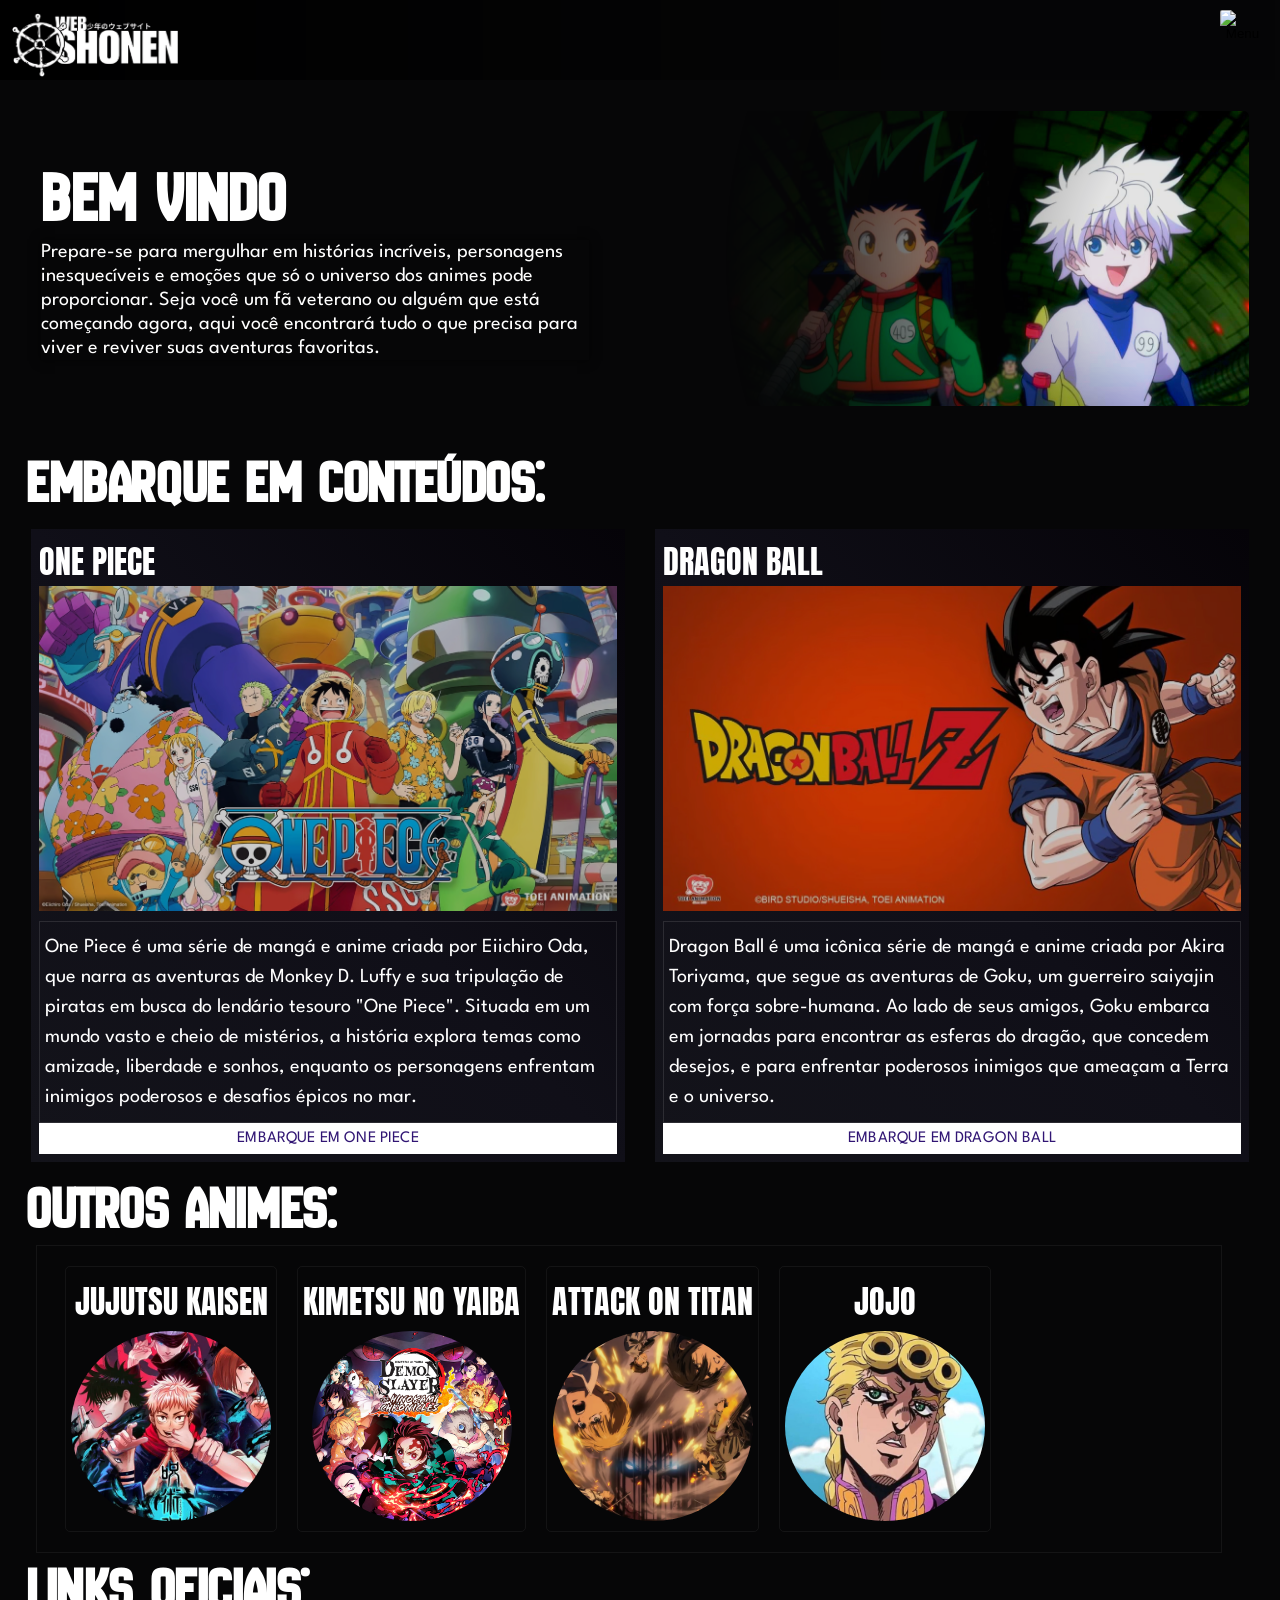
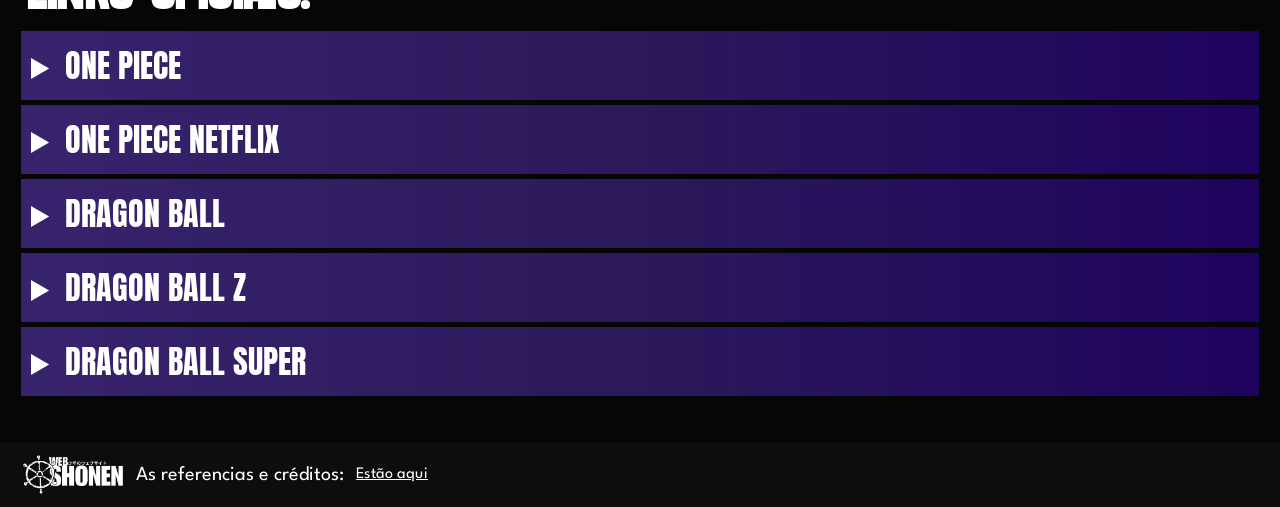
==== index.html @ 89e896d7 "Add files via upload" ====
<!DOCTYPE html>
<html lang="en">
<head>
    <meta charset="UTF-8">
    <meta name="viewport" content="width=device-width, initial-scale=1.0">
    <link rel="stylesheet" href="estilo.css">
    <link rel="stylesheet" media="screen and (max-width:760px)" href="short-screens.css">
    <link rel="icon" href="Imagens/icone do site.png">

    <link href="https://fonts.googleapis.com/css2?family=Moderustic:wght@300..800&family=New+Amsterdam&display=swap" rel="stylesheet">
    <link rel="preconnect" href="https://fonts.googleapis.com">

    <link rel="preconnect" href="https://fonts.googleapis.com">
    <link rel="preconnect" href="https://fonts.gstatic.com" crossorigin>
    <link href="https://fonts.googleapis.com/css2?family=Anton&family=League+Gothic&family=League+Spartan:wght@100..900&display=swap" rel="stylesheet">

    <link rel="preconnect" href="https://fonts.googleapis.com">
    <link rel="preconnect" href="https://fonts.gstatic.com" crossorigin>
    <link href="https://fonts.googleapis.com/css2?family=Anton&family=League+Gothic&family=League+Spartan:wght@100..900&display=swap" rel="stylesheet">

    <title>Web Shonen</title>
</head>
<body>
    <header>
        <img src="Imagens/Logotipo do site.png">
    </header>

    <div id="barra-lateral" class="barra-lateral">
        <a href="javascript:void(0)" class="closebtn" onclick="closeNav()">&times;</a>

        <h1>Menu:</h1>
        <a href="One Piece.html">☠️ One Piece</a>
        <a href="Dragon Ball.html">🏯 Dragon Ball</a>
        <a href="Em Alta.html">🔥 Em Alta</a>
        <a href="Referencias.html">💬 Referencias</a>
        <img src="Imagens/Ester-Eggs/narutinho.gif" id="naruto2">
    </div>
    


    <main>
        <section class="secao-inicial">
            
            <article class="texto-secao-inicial"> 
                <h2 id="filho-eliminado">BEM VINDO</h2>
                <p>Prepare-se para mergulhar em histórias incríveis, personagens inesquecíveis e emoções que 
                   só o universo dos animes pode proporcionar. Seja você um fã veterano ou alguém que está 
                   começando agora, aqui você encontrará tudo o que precisa para viver e reviver suas aventuras
                   favoritas.
                </p>
            </article>

            <img src="Imagens/Imagem HxH.jpg">
        </section>
    
        <h2 class="titulos-especiais">Embarque em Conteúdos:</h2>
    
        <section class="box-comparacao">
            <article>
                <h3>ONE PIECE</h3>
                <img src="Imagens/Imagem-One-Piece-1.jpg">
                <p> One Piece é uma série de mangá e anime criada por Eiichiro Oda, que narra as aventuras de Monkey D. Luffy e sua tripulação de piratas em busca do lendário tesouro "One Piece".
                    Situada em um mundo vasto e cheio de mistérios, a história explora temas como amizade, liberdade e sonhos, enquanto os personagens enfrentam
                    inimigos poderosos e desafios épicos no mar.<br></p>
                    <a href="One Piece.html">EMBARQUE EM ONE PIECE</a>
    
            </article>
        
            <article>
                <h3>DRAGON BALL</h3>
                <img src="Imagens/Dragon-Ball-1.jpg">
                <p> Dragon Ball é uma icônica série de mangá e anime criada por Akira Toriyama, que segue as aventuras de Goku, um guerreiro saiyajin com força sobre-humana. Ao lado de seus
                    amigos, Goku embarca em jornadas para encontrar as esferas do dragão, que concedem desejos, e para enfrentar poderosos inimigos que ameaçam a Terra e o universo.<br></p>
                    <a href="Dragon Ball.html">EMBARQUE EM DRAGON BALL</a>
            </article>
        </section>
    
        <h2 class="titulos-especiais">Outros animes:</h2>
    
        <section class="lista-cards">  
            <article>
                <h3>JUJUTSU KAISEN</h3>
            <img src="Imagens/jjk 1.webp">
            </article>  

            <article>
                <h3>KIMETSU NO YAIBA</h3>
            <img src="Imagens/kny 1.webp">
            </article>
    
            <article>
                <h3>ATTACK ON TITAN</h3>
            <img src="Imagens/atck-1.png">
            </article>

            <article>
                <h3>JOJO</h3>
            <img src="Imagens/JoJos-Bizarre-Adventure 1.jpg">
            </article>
        </section>
        
    
        <h2 class="titulos-especiais">Links oficiais:</h2>
    
        
        <details class="box-links">
            <summary>ONE PIECE</summary>

            <article class="conteudo-main-links"> 
                <div class="textos-links">
                    <p>O anime de One Piece, baseado no mangá de Eiichiro Oda, é famoso por seu estilo vibrante, lutas épicas e desenvolvimento detalhado dos personagens ao longo de centenas de episódios. Ele captura a essência da aventura dos Chapéus de Palha com animações coloridas, humor exagerado e poderes sobrenaturais estilizados. <br><br>Veja One Piece:</p>
                    <div class="links">
                    <a href="https://www.crunchyroll.com/pt-br/series/GRMG8ZQZR/one-piece"> Na Crunchyroll</a>
                    <a href="https://www.netflix.com/br/title/80107103?source=35">Na NETFLIX</a>
                    <a href="https://www.primevideo.com/dp/amzn1.dv.gti.425cc6bc-1d55-46b1-a6e5-9d9ae84f068d?autoplay=0&ref_=atv_cf_strg_wb"> Na Prime Video</a>
                    </div>
                </div>
                <iframe width="560" height="315" src="https://www.youtube.com/embed/MCb13lbVGE0?si=JFPTgTW-NTmDF0To" title="YouTube video player" frameborder="0" allow="accelerometer; autoplay; clipboard-write; encrypted-media; gyroscope; picture-in-picture; web-share" referrerpolicy="strict-origin-when-cross-origin" allowfullscreen></iframe>
            </article> 
        </details>
    
        <details class="box-links">
            <summary>ONE PIECE NETFLIX</summary>

            <article class="conteudo-main-links"> 
                <div class="textos-links">
                    <p>Assista ao Live Action de One Piece:</p>
                    <div class="links">
                        <a href="https://www.netflix.com/br/title/80217863?source=35"> AGORA NA NETFLIX</a>
                    </div>
                </div>   
                <iframe width="560" height="315" src="https://www.youtube.com/embed/QpGqvPUF7XU?si=XcRmJ_nbNpiTJAUW" title="YouTube video player" frameborder="0" allow="accelerometer; autoplay; clipboard-write; encrypted-media; gyroscope; picture-in-picture; web-share" referrerpolicy="strict-origin-when-cross-origin" allowfullscreen></iframe>
            </article>
        </details>
    
        <details class="box-links">
            <summary>DRAGON BALL</summary>

            <article class="conteudo-main-links">

                <div class="textos-links">
                    <p>Dragon Ball Clássico: A série original de Dragon Ball, criada por Akira Toriyama, lançou as bases de um universo icônico que combina aventura, artes marciais e humor. Acompanhamos as aventuras de Goku em sua busca pelas Esferas do Dragão, ao lado de personagens inesquecíveis como Bulma, Mestre Kame e Kuririn. O tom leve e as batalhas emocionantes, além das situações cômicas, conquistaram fãs ao redor do mundo, tornando a série um marco na cultura pop.</p>
                    <div class="links">
                    <a href="https://www.crunchyroll.com/pt-br/series/G8DHV7W21/dragon-ball"> Assista Agora</a>
                    </div>
                </div>
                <iframe width="560" height="315" src="https://www.youtube.com/embed/EzN5SW2QOWY?si=6rqdVX-t-JlNOwRq" title="YouTube video player" frameborder="0" allow="accelerometer; autoplay; clipboard-write; encrypted-media; gyroscope; picture-in-picture; web-share" referrerpolicy="strict-origin-when-cross-origin" allowfullscreen></iframe>
            </article>
        </details>
    
        <details class="box-links">
            <summary>DRAGON BALL Z</summary>

            <article class="conteudo-main-links">

                <div class="textos-links">
                    <p>Dragon Ball Z: Dragon Ball Z expandiu o universo criado na série clássica, introduzindo elementos mais dramáticos e complexos. Focando nas batalhas épicas e na evolução dos personagens, como a transformação em Super Saiyajin, a série apresentou inimigos formidáveis como Freeza e Cell, aumentando a intensidade da narrativa. O desenvolvimento de personagens como Vegeta, que passa de vilão a um aliado querido, e as tramas que exploram temas de amizade, sacrifício e superação, consolidaram Dragon Ball Z como uma das obras mais influentes do gênero shonen.</p>
                    <div class="links">
                    <a href="https://www.crunchyroll.com/pt-br/series/G9VHN9PPW/dragon-ball-z"> Assista Agora</a>
                    <a href="Dragon Ball.html">Conheça Mais Sobre Dragon Ball</a>
                    </div>
                </div>
                <iframe width="560" height="315" src="https://www.youtube.com/embed/yWgWhuN8wc4?si=wdQujA5sw_22zVU9" title="YouTube video player" frameborder="0" allow="accelerometer; autoplay; clipboard-write; encrypted-media; gyroscope; picture-in-picture; web-share" referrerpolicy="strict-origin-when-cross-origin" allowfullscreen></iframe>
            </article> 
        </details>
    
        <details class="box-links">
            <summary>DRAGON BALL SUPER</summary>

            
            <article class="conteudo-main-links">

                <div class="textos-links">
                    <p>Dragon Ball Super: Dragon Ball Super trouxe uma nova energia ao universo de Dragon Ball, continuando a história após os eventos de Dragon Ball Z e introduzindo novos conceitos, como os deuses da destruição e os universos paralelos. A série não apenas reviveu a nostalgia dos fãs, mas também apresentou personagens fascinantes como Beerus e Whis, além de novas transformações, como o Instinto Superior de Goku. Com um equilíbrio entre humor, ação e desenvolvimento de personagens, Dragon Ball Super solidificou a relevância da franquia para novas gerações, mantendo-a atual e vibrante.</p>
                    <div class="links">
                        <a href="https://www.crunchyroll.com/pt-br/series/GR19V7816/dragon-ball-super"> Assista Agora</a>
                    </div>
                </div>
                <iframe width="560" height="315" src="https://www.youtube.com/embed/_K91eeP25NA?si=3EgSlnZExjDuE4aE" title="YouTube video player" frameborder="0" allow="accelerometer; autoplay; clipboard-write; encrypted-media; gyroscope; picture-in-picture; web-share" referrerpolicy="strict-origin-when-cross-origin" allowfullscreen></iframe>

            </article> 
        </details>

    </main>

    <footer>
        <img src="Imagens/Logotipo do site.png">
        <p>As referencias e créditos:</p>
        <a href="Referencias.html">Estão aqui</a>
    </footer>

    <button class="openbtn" onclick="openNav()">
        <img src="https://cdn-icons-png.flaticon.com/512/6188/6188739.png" alt="Menu" >
    </button>
    
    
    <script src="script.js"></script>
</body>
</html>
---- estilo.css ----
*{
    margin: 0;
}

body, .seta{
    background-color: #060607;
}

::selection{
    background-color: rgb(119, 0, 255);
}

main {
    transition: margin-left 0.5s;
    padding: 16px;
}
main.active {
    margin-right: 250px;
    margin-left: 0;
}

a, h1, h2, #texto-carrossel{
    letter-spacing: 0.01em;
    text-decoration: none;
}

header{
    background-image: linear-gradient(to right, #000000f3, #0000008e, #00000027, #00000000);
    position: sticky; top: 0;  z-index: 6; 
    padding-top: 10px;
    box-sizing: border-box;
    display: flex; align-items: center;
    height: 80px;
    padding-left: 2px;
}

h1, h2, h3, p, a, .box-referencias{
    color: white;
}

h1, h2, #texto-carrossel, .box-referencias summary{
    font-family: "New Amsterdam", sans-serif; font-weight: bold;
    font-style: normal;
    margin-left: 10px;
}

h1, h2, h3, footer{
    clear: both;
}

header img{
    width: 13%;
    margin: 10px;
}

h1{
    font-size: 40px;  
}

h2{
    font-size: 60px;
}

h3{
    font-family: "Anton", sans-serif;
    font-weight: 200; font-style: normal;
    font-size: 32px;
}

.secao-inicial {
    box-sizing: border-box;
    width: 100%;
    display: flex; justify-content: space-between; align-items: center;
    padding: 15px;
    margin-bottom: 25px;
}

.texto-secao-inicial {
    display: flex; flex-direction: column;
    margin-left: 10px;
    width: 45%;
}
.informacoes-especiais{
    opacity: 0.7;
    font-style: italic;
}

.secao-inicial img:not(.logotipo-inicial){
    width: 43%;
    filter:saturate(2);
    border-radius: 5px;
    mask-image:radial-gradient(circle farthest-side at center right, rgba(0, 0, 0, 0.89) 30%, rgba(0, 0, 0, 0));
    box-shadow: 0px 0px 9px 1px rgba(0, 0, 0, 0.5);
}

.secao-inicial .logotipo-inicial{ width: 40%; }

.secao-inicial h2{
    font-size: 70px; margin-left: 0px;
}

.secao-inicial p{
    box-shadow: 0px 0px 9px 1px rgba(0, 0, 0, 0.5);
    line-height: 1.2;
}
.logotipo-inicial, .secao-inicial img:not(.logotipo-inicial), .informacoes-especiais, .texto-secao-inicial p {
    transition: opacity 0.5s ease-in-out;
}

p, a{
    font-family: "League Spartan", sans-serif; font-optical-sizing: auto;
    font-weight: weight; font-style: normal;
}
p{
    text-align: left; font-size: 20px;
}

.box-comparacao{
    display: flex;
    flex-direction: row;
    align-items: stretch;
    width: 100%;
}
.box-comparacao article{
    display: inline-flex; flex-direction: column;
    width: 60%;
}

.box-texto{
    margin: 10px auto 45px 0px;
}

.box-comparacao article, .box-texto article{
    padding: 8px;
    box-sizing: border-box;
}

.box-comparacao article{
    margin: 10px 15px;
    background-image:linear-gradient(to top right,#13131a, #100f18, #050308); 
    transition: width 250ms ease-in-out;
}
.box-comparacao article:hover{ 
    background-image:linear-gradient(to top right,#38236d, #2b195a, #170541); 
    width: 62%;
}

.box-comparacao article img, .box-texto article img{
    margin-top: 0px;
    margin-bottom: 10px;
}

.box-comparacao article img{
    width: 100%;
    filter: brightness(80%)
}

.box-texto article img{
    float: left;
    width: 50%;
    margin: 0px 10px 10px 0px;
    box-shadow: 1px 1px 9px 1px rgba(0,0,0,1);
    mask-image:linear-gradient(to bottom, rgba(0, 0, 0, 0.89) 30%, rgba(0, 0, 0, 0));
    filter: saturate(1.1);
}

.box-comparacao article a, .box-links a{
    background-color: rgb(255, 255, 255);
    color: rgba(31, 0, 104, 0.918);
    padding: 8px;
    transition: 200ms ease-in-out;
    text-align: center;
    display: block;
}

.box-comparacao article a:hover, .box-links a:hover{
    font-size: 18px;
    font-weight: bold;
    padding: 12px 8px;
}

.box-comparacao article p{
    line-height: 1.5;
    padding: 10px 5px;  
}

.box-comparacao article p{
    border: rgba(255, 255, 255, 0.11) 1px solid;
}

.box-texto article p{
    font-size: 22px;
    line-height: 1.2;
    width: 100%;
}
.box-texto article h3{
    font-size: 220%;
    padding-left: 5px;
}


.lista-cards{
    display: inline-flex;
    flex-direction: row;
    box-sizing: border-box;
    width: 95%;
    margin-left: 20px;
    border: 1px solid rgba(255, 255, 255, 0.055);
    padding: 20px;
    overflow: auto;
}

.lista-cards article:hover{
    background-image:linear-gradient(to top right,#38236d, #2b195a, #170541);
    padding: 5px 20px;
}

.lista-cards article{
    display: flex;
    flex-direction: column;
    align-items: center; justify-content: space-between;
    margin-left: 8px;  margin-right: 12px; 
    border: 1px solid rgba(255, 255, 255, 0.055); border-radius: 5px;
    padding: 10px 5px;
    transition: 500ms ease-in-out;
}
.lista-cards article img{
    width: 200px;
    height: 190px;
    border-radius: 50%;
    object-fit: cover;
    margin-top: 5px;
    transition: 500ms ease-in-out;
}
.lista-cards article img:hover{
    width: 220px;
    height: 210px;
    filter: saturate(1.3);
    border-radius: 5%;
}

.box-links{
    margin-left: 20px;
    margin-right: auto;
    margin: 5px;
    transition: 250ms ease-in-out;
    display: flex;
    flex-direction: row;
}

.conteudo-main-links{
    display: flex;
    flex-direction: row;
    justify-content: space-between;
}
.textos-links{
    display: flex;
    flex-direction: column;
    width: 50%;
}

.box-referencias, .box-links{
    background-image:linear-gradient(to right,#38236d, #2b195a, #1e035e);
    padding: 10px;
}

.box-referencias a {
    display: block; text-decoration: underline;
    font-size: 90%; color: rgb(255, 255, 255);
}
.box-referencias p{
    margin: 10px 0px;
}

.box-referencias summary{
    font-size: 180%;
}

.box-links img{
    width: 40%;
}

.box-links summary{
    color: rgb(255, 255, 255);
    font-size: 200%;
    font-family: "Anton", sans-serif;
    font-weight: 200; font-style: normal;
}

.box-links .links{
    margin: 1% 50% 1% 0%;
}
.box-links .links a{
    margin: 1% auto 1% auto;
}


iframe{
    border-radius: 8px;
    display: inline;
}

table {
    font-family: "Moderustic", sans-serif;
    font-optical-sizing: auto;
    font-weight: weight;
    font-style: normal;
    margin-bottom: 5px;
    color: rgba(255, 255, 255, 0.795);
}

thead { 
    font-size: 18px;
    font-weight: bold;
    background-color: rgb(85, 12, 255);
    text-align: center;
    padding-top: 10px;
    padding-bottom: 10px;
}
tbody {
    font-size: 12px;
    background-color: rgba(34, 37, 39, 0.521);
    text-align: center;
}
td
{
    padding: 8px;
}
td:hover{
    font-size: 18px;
    background-color: rgba(18, 14, 255, 0.658);  color: rgb(255, 255, 255); 
}

.barra-lateral{
    background-image:linear-gradient(to top right,#38236d, #350f94, #3100a5);
}
.barra-lateral {
    height: 100%; width: 0; 
    position: fixed; 
    z-index: 7; 
    top: 0; left: auto; right: 0;  
    overflow-x: hidden; 
    transition: 0.5s; 
    padding-top: 60px;
}

.barra-lateral a {
    padding: 10px 10px;
    text-decoration: none;
    font-size: 25px;
    color: #ffffff;
    display: block;
    transition: 0.3s ease-in-out background-color;
}

.barra-lateral a:hover:not(.closebtn) {
    background-color: #f1f1f131;
    border-left: 2px solid white;
}

.barra-lateral .closebtn {
    position: absolute;
    top: 0; right: 8px;  left: auto;
    font-size: 36px;
    z-index: 8;
}

.openbtn {
    background-color: rgb(225, 225, 225, 0);
    cursor: pointer;
    position: fixed;
    top: 0px; right: 0px;
    display: block;
    border: none;
    z-index: 8;
}
button img{
    width:45px; height: 45px;
    position: fixed;
    top:10px; right: 15px;
    border-radius: 5%;
    transition: 100ms ease-in-out;
}

button img:hover{
    width:50px; height: 50px;
    border: 2px white solid;
    border-radius: 50%;
    padding: 2px;
}

footer{
    background-color: rgba(18, 18, 19, 0.651);
    height: 5%; margin: 0;
    margin-top: 2%; padding: 1%;
    display: flex; flex-direction: row; align-items: center;
}

footer p, footer a{
    margin-left:1%;
}
footer a{
    text-decoration: underline;
}

footer img{
    width: 8%;
    margin-left: 10px;
}

.barra-lateral img{
    position: absolute;
    width: 100px;
    bottom: 10%;
    z-index: 8;
    transition: all ease-in-out 100ms;
}
#naruto2{
    opacity: 0;
}
#naruto2:hover{
    opacity: 1;
}

#luffy2:hover{
    filter: brightness(-70%);
}
#goku2:hover{
    filter: contrast(200%);
    filter: brightness(350%);
}
#pika2:hover{
    animation: pulaPikachu 2s ease-in-out;
}

#pika2:hover, #goku2:hover, #luffy2:hover, #naruto2:hover{
    width: 160px;
}

@keyframes secaoAparecer{
    0%{}
    50%{}
    100%{}
}

@keyframes pulaPikachu{
    0%{
        transform: translateY(0px);
    }
    50%{
        transform: translateY(-200px);
    }
    100%{
        transform: translateY(0px);
    }
}
---- short-screens.css ----
html, body {
        margin: 0;
        padding: 0;
        overflow-x: hidden;
    }

    body {
        max-width: 100vw;
        position: relative;
        background-color: #0d0d10;
    }

    main.active {
        margin-right: 0;
        margin-left: 0;
    }

    .voltar-home{
        background-color: rgba(20, 0, 136, 0.671) ;
        border: rgba(255, 255, 255, 0.075) 1px solid;
    }

    header{
        color: white;
        background-image:linear-gradient(to bottom right,#38236d, #2b195a, #170541);
        position: block;  z-index: 6;
        height: 60px;
        box-sizing: border-box;
    }
    header img{
        width: 20%;
        margin: 2px;
    }
    @media screen and (max-width:400px) {
        header img{
            width: 35%;
        }
        .barra-lateral img{
            width: 50px;
        }
    }

    h1{
        font-size: 30px;
        margin-left: 10px;  
    }

    h2{
        font-size: 200%;
        letter-spacing: 0em;
        margin-left: auto; margin-right: auto;   
        animation: none;
    }

    h3{
        color: white;
        font-family: "Anton", sans-serif;
        font-weight: 200; font-style: normal;
        font-size: 100%;
    }

    .secao-inicial h2{
        margin-left: 0px; margin-right: auto;
        font-size: 260%;
    }

    .secao-inicial{
        margin-left: 0px; margin-right: 0px;
        box-sizing: border-box;
        width: 100%;
        display: flex; flex-direction: column-reverse; align-items: flex-start; 
        background-color: rgba(85, 12, 255, 0);
        padding: 0px;
    }

    .texto-secao-inicial{
        width: 100%;
        margin-left: 0px;
    }

    .secao-inicial img:not(.logotipo-inicial){
        width: 90%;
        filter:saturate(2);
        border-radius: 15px; 
        transition: none;
        border-radius: 5px;
        mask-image:radial-gradient(circle farthest-side at center left, rgba(0, 0, 0, 0.89) 20%, rgba(0, 0, 0, 0));
    }

    .secao-inicial p{
        margin-top: 5px; margin-right: 5px;
        width: 100%;
        padding: 5px 2px;
        box-shadow: none;
        text-align: left;
        line-height: 1.0;
    }

    .box-comparacao{
        display: flex; 
        flex-direction: column;
        align-items: center;  
        width: 100%;
        background-image:linear-gradient(to top right,#38236d, #2b195a, #170541);
    }

    .box-comparacao article, .box-comparacao article:hover{
        margin-top: 10px; margin-bottom: 10px;
        margin: 0px;
        width: 100%;
        padding: 5px 2px;
        box-sizing: border-box;
        display: inline-flex;
        flex-direction: column;
        align-items: center;
        box-shadow: none;
        background-image: none;
    } 
    .texto-secao-inicial  .logotipo-inicial{
        width: 20%;
        margin-top: 10px;
    }
    .texto-secao-inicial .informacoes-especiais{
        opacity: 0.7;
        font-style: normal; font-weight: bold;
    }

    .box-comparacao article p{
        line-height: 1.0;
        border: rgba(255, 255, 255, 0) 0px solid;
        text-align: center;
    } 
    .box-comparacao article img:not(.logotipo-inicial){
        width: 65%;
    }

    .box-texto{
        display: flex; 
        flex-direction: column;
        align-items: center;
        margin-left: 0px;
    }

    .box-texto article{
        width: 100%;
        text-align: center;
        background-color: #ffffff00;
        border: rgba(255, 255, 255, 0) 0px solid;
        display: inline-flex;
        flex-direction: column;
        box-shadow: none;
    } 

    .box-texto article p{
        line-height: 1.0;
        text-align: left;
        width: 98%;
        border: rgba(255, 255, 255, 0) 1px solid;
    } 

    .box-texto article img, .box-texto article img:hover{
        width: 98%;
        margin-left: auto; margin-right: auto;
        filter: none;
        box-shadow: none;
    }
    .box-texto article img {
        float: none;
    }

    .box-texto article h3, .box-comparacao h3{ font-size: 180%;}

    .lista-cards{
        display: inline-flex;
        flex-direction: row;
        box-sizing: border-box;
        width: 100%;
        margin-left: 0px; margin-right: 0px;
        border: 1px solid rgba(255, 255, 255, 0.055);
        padding: 1%;
        overflow: auto;
    }
    .lista-cards article{
        display: flex; justify-content: space-between;
        margin: 1% 1%;
    }
    .lista-cards article img, .lista-cards article img:hover{
        width: 100px;
        height: 90px;
        border-radius: 5%;
    }

    .lista-cards article:hover{
        background-color: rgba(85, 12, 255, 0);
        padding: 10px 5px;
    }
    .box-links a{ 
        border:rgba(255, 255, 255, 0.11) solid 1px; 
    }

    .box-links .links{
        margin: 1% 1% 1% 0%;
    }
    .conteudo-main-links{
        flex-direction: column;
        align-items: center;
    }
    .textos-links{
        width: 100%;
    }

    table {
        width: 100%;
        margin-left: 2%;
        margin-right: 2%;
    }
    tbody, thead { 
        font-size: 70%;
    }
    td { padding: 1%; }

    iframe {
        width: 100%;
        height: auto;
        aspect-ratio: 16 / 9;
    }

    .barra-lateral{
        background-color: rgba(0, 0, 0, 0.932);
        background-image: none;
    }
    .barra-lateral a { font-size: 75%;}
    
    .openbtn {
        border: none; border-radius: none;
        padding: 1%;
        background-color: #ffffff00;
    }

    .openbtn:hover{
        border: none;
    }
    
    button img{
        top: 1%; right: 1%;
        width: 40px; height: 40px;
        position: fixed;
        opacity: 0.8;
        border: 2px white solid;
        border-radius: 50%;
        padding: 2px;
    }
    footer img{
        width: 20%;
        margin: auto;
    }

    footer{
        background-image:linear-gradient(to bottom right,#38236d, #2b195a, #170541);
    }
    #luffy2, #goku2, #pika2, #naruto2, footer p, footer a{
        display: none;
    }
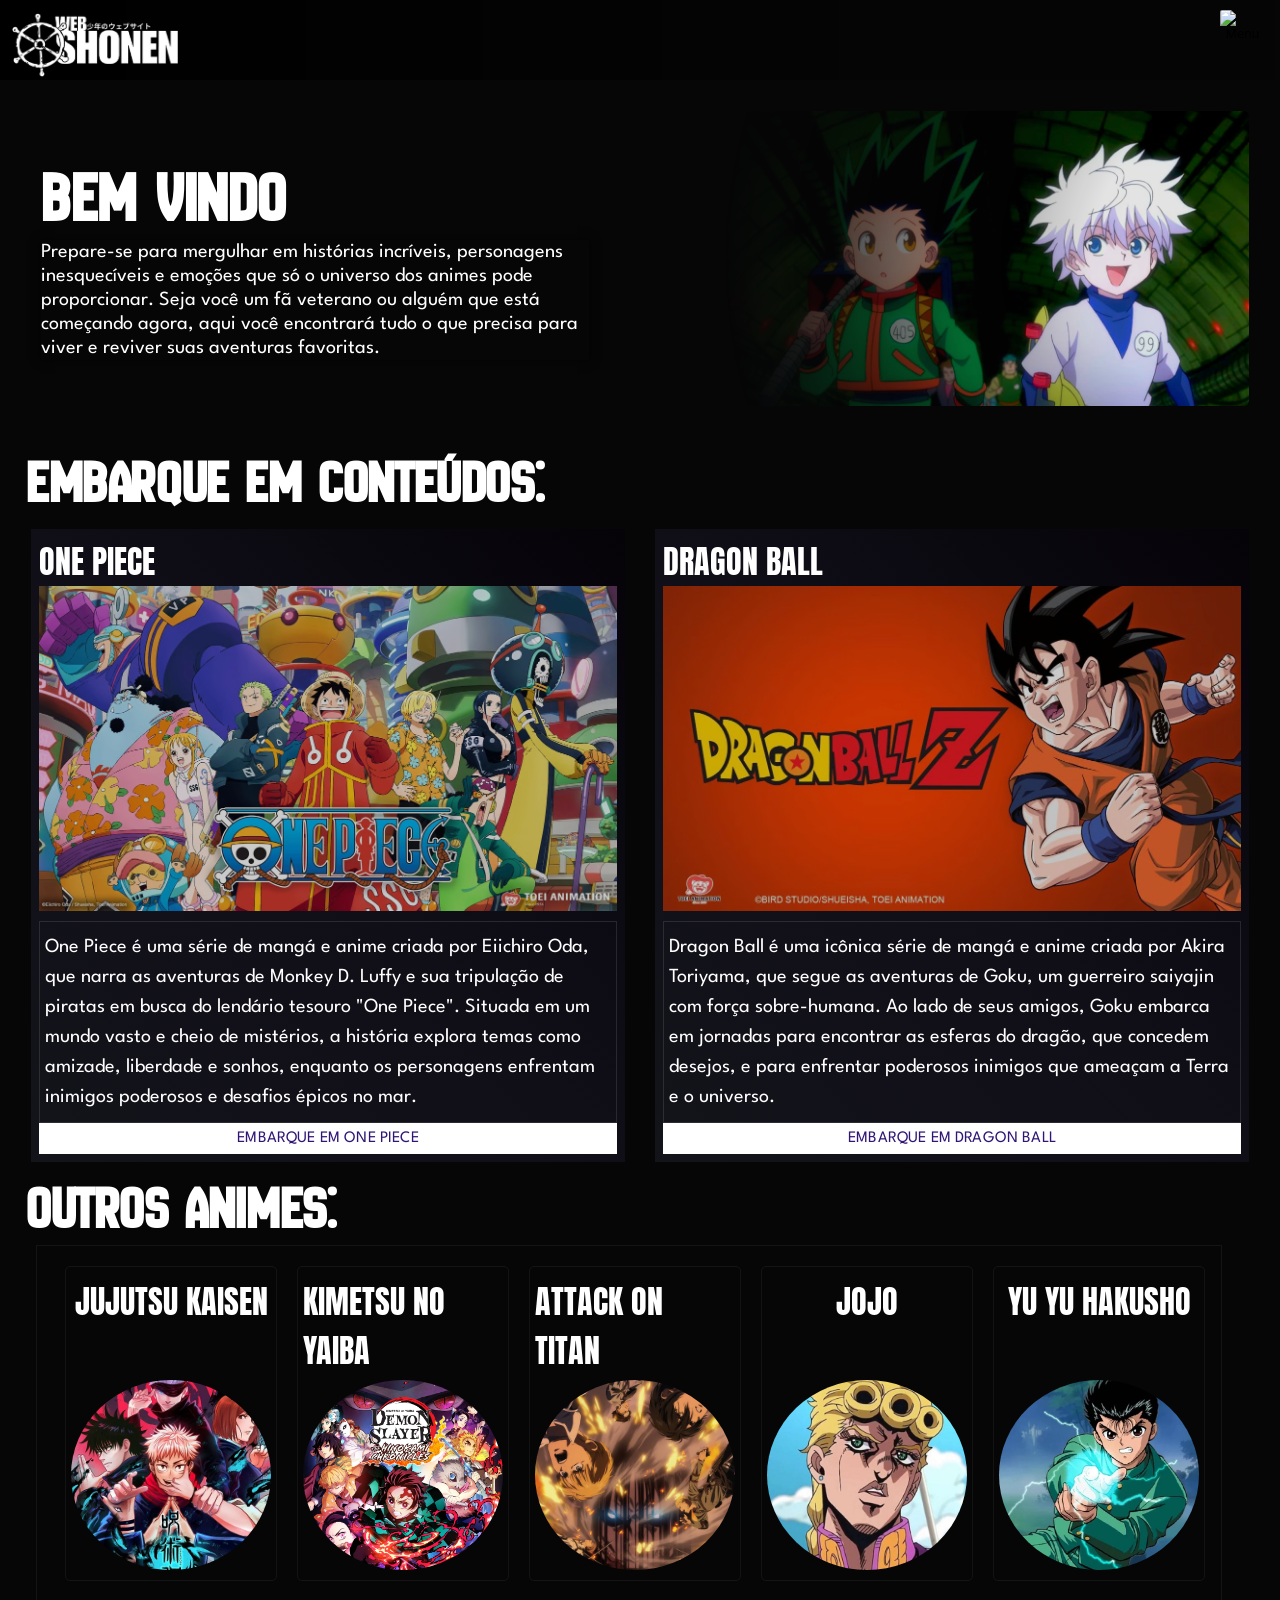
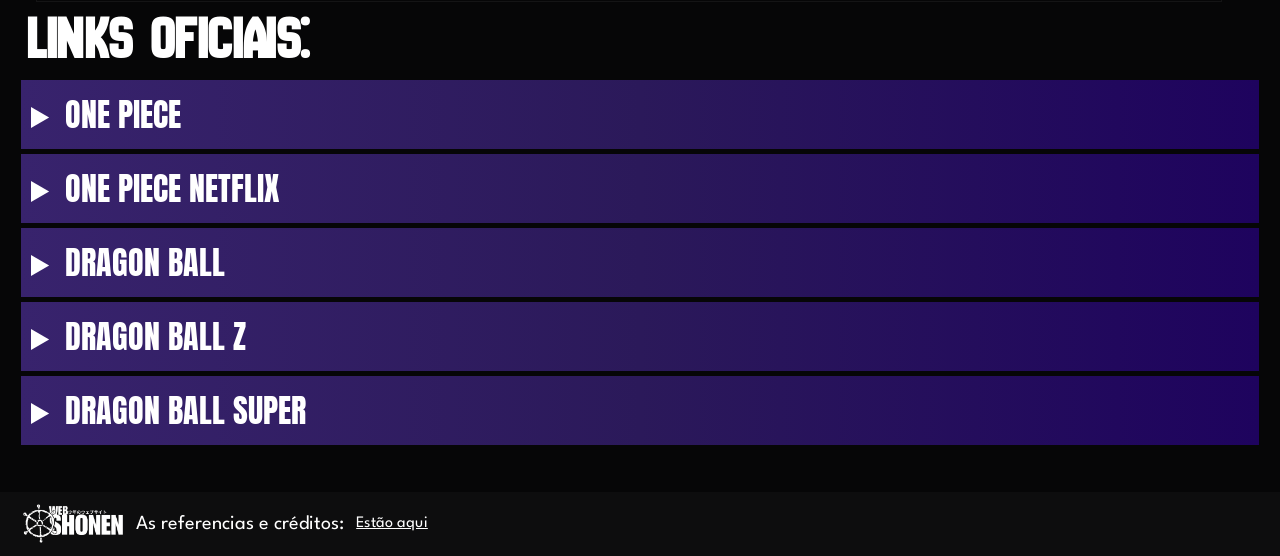
==== commit 85908a2c: "Add files via upload" ====
--- a/index.html
+++ b/index.html
@@ -97,6 +97,21 @@
                 <h3>JOJO</h3>
             <img src="Imagens/JoJos-Bizarre-Adventure 1.jpg">
             </article>
+
+            <article>
+                <h3>YU YU HAKUSHO</h3>
+            <img src="Imagens/YUYU.webp">
+            </article>
+
+            <article>
+                <h3>NARUTO</h3>
+            <img src="Imagens/naruto.webp">
+            </article>
+
+            <article>
+                <h3>SPY FAMILY</h3>
+            <img src="Imagens/spy.png">
+            </article>
         </section>
         
     
--- a/estilo.css
+++ b/estilo.css
@@ -34,7 +34,7 @@
     padding-left: 2px;
 }
 
-h1, h2, h3, p, a, .box-referencias{
+h1, h2, h3, p, a, .box-referencias, table{
     color: white;
 }
 
@@ -46,6 +46,10 @@
 
 h1, h2, h3, footer{
     clear: both;
+}
+
+h1, h2, h3{
+    animation: secaoAparecer 500ms ease-in-out;
 }
 
 header img{
@@ -75,6 +79,18 @@
     margin-bottom: 25px;
 }
 
+@keyframes secaoAparecer{
+    0%{
+        transform: translateY(30px);
+        opacity: 0;
+    }
+    100%{
+        transform: translateY(0px);
+        opacity: 1;
+    }
+
+}
+
 .texto-secao-inicial {
     display: flex; flex-direction: column;
     margin-left: 10px;
@@ -107,7 +123,7 @@
     transition: opacity 0.5s ease-in-out;
 }
 
-p, a{
+p, a, table{
     font-family: "League Spartan", sans-serif; font-optical-sizing: auto;
     font-weight: weight; font-style: normal;
 }
@@ -301,34 +317,25 @@
 }
 
 table {
-    font-family: "Moderustic", sans-serif;
-    font-optical-sizing: auto;
-    font-weight: weight;
-    font-style: normal;
     margin-bottom: 5px;
-    color: rgba(255, 255, 255, 0.795);
-}
-
-thead { 
-    font-size: 18px;
+    text-align: left;
+    font-size: 110%;
+    border-collapse: collapse;
+}
+
+thead , td:hover{ 
     font-weight: bold;
-    background-color: rgb(85, 12, 255);
     text-align: center;
-    padding-top: 10px;
-    padding-bottom: 10px;
+    background-image:linear-gradient(to right,#38236d, #2b195a, #1e035e);
+    padding: 10px auto;
 }
 tbody {
-    font-size: 12px;
-    background-color: rgba(34, 37, 39, 0.521);
-    text-align: center;
-}
-td
-{
+    background-image:linear-gradient(to right,#13131a, #100f18, #050308); 
+}
+
+td {
     padding: 8px;
-}
-td:hover{
-    font-size: 18px;
-    background-color: rgba(18, 14, 255, 0.658);  color: rgb(255, 255, 255); 
+    transition: 500ms ease-in-out;
 }
 
 .barra-lateral{
@@ -435,12 +442,6 @@
 
 #pika2:hover, #goku2:hover, #luffy2:hover, #naruto2:hover{
     width: 160px;
-}
-
-@keyframes secaoAparecer{
-    0%{}
-    50%{}
-    100%{}
 }
 
 @keyframes pulaPikachu{
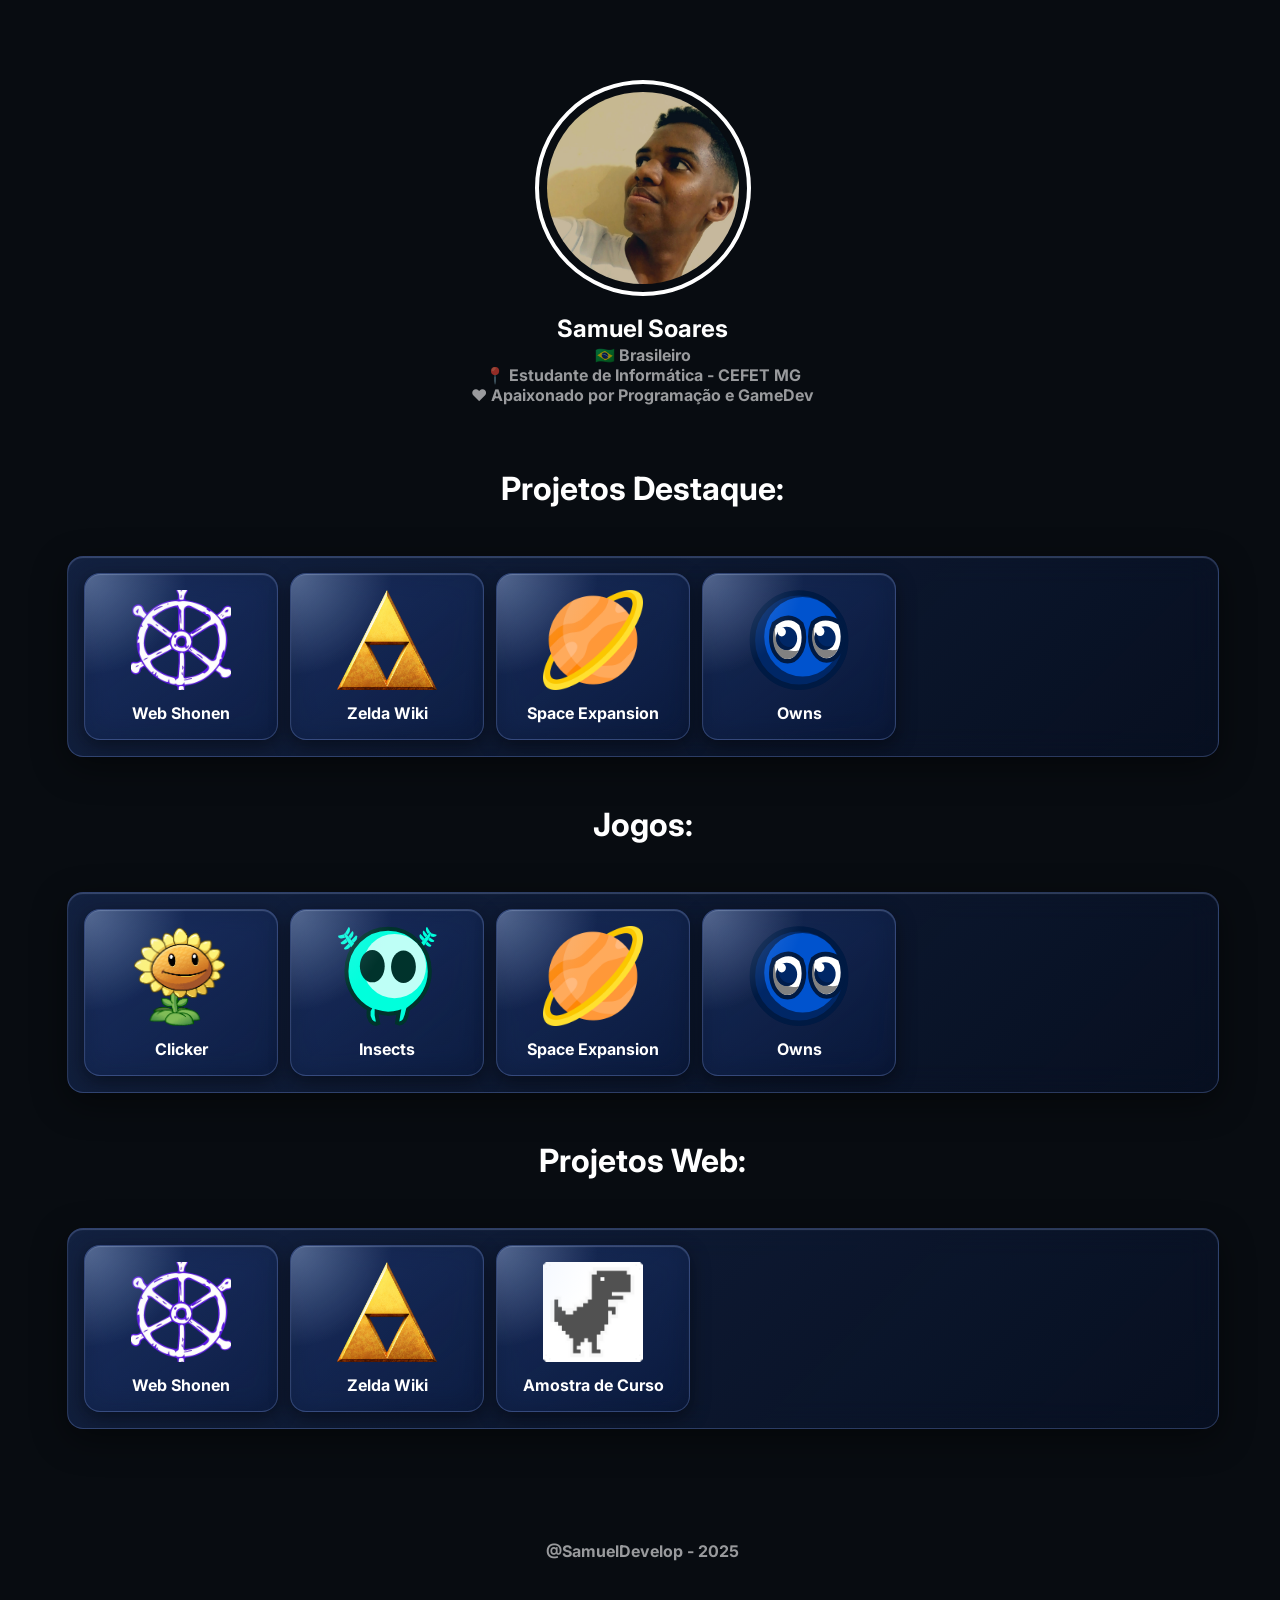
==== commit 897d350d: "Add files via upload" ====
--- a/index.html
+++ b/index.html
@@ -3,212 +3,87 @@
 <head>
     <meta charset="UTF-8">
     <meta name="viewport" content="width=device-width, initial-scale=1.0">
-    <link rel="stylesheet" href="estilo.css">
-    <link rel="stylesheet" media="screen and (max-width:760px)" href="short-screens.css">
-    <link rel="icon" href="Imagens/icone do site.png">
-
-    <link href="https://fonts.googleapis.com/css2?family=Moderustic:wght@300..800&family=New+Amsterdam&display=swap" rel="stylesheet">
-    <link rel="preconnect" href="https://fonts.googleapis.com">
+    <link rel="stylesheet" href="style.css">
+    <title>Samuel Soares</title>
 
     <link rel="preconnect" href="https://fonts.googleapis.com">
     <link rel="preconnect" href="https://fonts.gstatic.com" crossorigin>
-    <link href="https://fonts.googleapis.com/css2?family=Anton&family=League+Gothic&family=League+Spartan:wght@100..900&display=swap" rel="stylesheet">
-
-    <link rel="preconnect" href="https://fonts.googleapis.com">
-    <link rel="preconnect" href="https://fonts.gstatic.com" crossorigin>
-    <link href="https://fonts.googleapis.com/css2?family=Anton&family=League+Gothic&family=League+Spartan:wght@100..900&display=swap" rel="stylesheet">
-
-    <title>Web Shonen</title>
+    <link href="https://fonts.googleapis.com/css2?family=Inter:ital,opsz,wght@0,14..32,100..900;1,14..32,100..900&display=swap" rel="stylesheet">
 </head>
 <body>
-    <header>
-        <img src="Imagens/Logotipo do site.png">
-    </header>
 
-    <div id="barra-lateral" class="barra-lateral">
-        <a href="javascript:void(0)" class="closebtn" onclick="closeNav()">&times;</a>
+    <main>
+        <section class="info">
+            <img class="self-image" src="self-image.jpg">
+            <h1>Samuel Soares</h1>
+            <h3>🇧🇷 Brasileiro</h3>
+            <h3>📍 Estudante de Informática - CEFET MG</h3>
+            <h3>❤️ Apaixonado por Programação e GameDev</h3>
+        </section>
+        
+        <h2>Projetos Destaque:</h2>
+        <section class="links">
+            <div class="card">
+                <img src="assets/WebShonen.png" width="100px" height="100px">
+                <a href="https://samueldevelop.github.io/WebShonen" target="_blank">Web Shonen</a> 
+            </div>
+            <div class="card">
+                <img src="assets/triforce.webp" width="100px" height="100px">
+                <a href="https://samueldevelop.github.io/Zelda-Wiki" target="_blank">Zelda Wiki</a>
+            </div>
+            <div class="card">
+                <img src="assets/planet.png" width="100px" height="100px">
+                <a href="https://samuscadev.github.io/Space-Expansion" target="_blank">Space Expansion</a>
+            </div>
+            <div class="card">
+                <img src="assets/Logo.svg" width="100px" height="100px">
+                <a href="https://ownsgame.github.io" target="_blank">Owns</a>
+            </div>            
+        </section>
 
-        <h1>Menu:</h1>
-        <a href="One Piece.html">☠️ One Piece</a>
-        <a href="Dragon Ball.html">🏯 Dragon Ball</a>
-        <a href="Em Alta.html">🔥 Em Alta</a>
-        <a href="Referencias.html">💬 Referencias</a>
-        <img src="Imagens/Ester-Eggs/narutinho.gif" id="naruto2">
-    </div>
-    
+        <h2>Jogos:</h2>
+        <section class="links">
+            <div class="card">
+                <img src="assets/flor.gif" width="100px" height="100px">
+                <a href="https://samuscadev.github.io/Clicker" target="_blank">Clicker</a> 
+            </div>
+            <div class="card">
+                <img src="assets/heart-icon.svg" width="100px" height="100px">
+                <a href="https://samuscadev.github.io/Insects/mapa.html" target="_blank">Insects</a>
+            </div>
+            <div class="card">
+                <img src="assets/planet.png" width="100px" height="100px">
+                <a href="https://samuscadev.github.io/Space-Expansion" target="_blank">Space Expansion</a>
+            </div>
+            <div class="card">
+                <img src="assets/Logo.svg" width="100px" height="100px">
+                <a href="https://ownsgame.github.io" target="_blank">Owns</a>
+            </div>            
+        </section>
+
+        <h2>Projetos Web:</h2>
+        <section class="links">
+            <div class="card">
+                <img src="assets/WebShonen.png" width="100px" height="100px">
+                <a href="https://samueldevelop.github.io/WebShonen" target="_blank">Web Shonen</a> 
+            </div>
+            <div class="card">
+                <img src="assets/triforce.webp" width="100px" height="100px">
+                <a href="https://samueldevelop.github.io/Zelda-Wiki" target="_blank">Zelda Wiki</a>
+            </div>
+            <div class="card">
+                <img src="assets/dino.png" width="100px" height="100px">
+                <a href="https://samueldevelop.github.io/Amostra" target="_blank">Amostra de Curso</a>
+            </div>            
+        </section>
 
 
-    <main>
-        <section class="secao-inicial">
-            
-            <article class="texto-secao-inicial"> 
-                <h2 id="filho-eliminado">BEM VINDO</h2>
-                <p>Prepare-se para mergulhar em histórias incríveis, personagens inesquecíveis e emoções que 
-                   só o universo dos animes pode proporcionar. Seja você um fã veterano ou alguém que está 
-                   começando agora, aqui você encontrará tudo o que precisa para viver e reviver suas aventuras
-                   favoritas.
-                </p>
-            </article>
-
-            <img src="Imagens/Imagem HxH.jpg">
+        <section class="info">
+            <h3>@SamuelDevelop - 2025</h3>
         </section>
-    
-        <h2 class="titulos-especiais">Embarque em Conteúdos:</h2>
-    
-        <section class="box-comparacao">
-            <article>
-                <h3>ONE PIECE</h3>
-                <img src="Imagens/Imagem-One-Piece-1.jpg">
-                <p> One Piece é uma série de mangá e anime criada por Eiichiro Oda, que narra as aventuras de Monkey D. Luffy e sua tripulação de piratas em busca do lendário tesouro "One Piece".
-                    Situada em um mundo vasto e cheio de mistérios, a história explora temas como amizade, liberdade e sonhos, enquanto os personagens enfrentam
-                    inimigos poderosos e desafios épicos no mar.<br></p>
-                    <a href="One Piece.html">EMBARQUE EM ONE PIECE</a>
-    
-            </article>
-        
-            <article>
-                <h3>DRAGON BALL</h3>
-                <img src="Imagens/Dragon-Ball-1.jpg">
-                <p> Dragon Ball é uma icônica série de mangá e anime criada por Akira Toriyama, que segue as aventuras de Goku, um guerreiro saiyajin com força sobre-humana. Ao lado de seus
-                    amigos, Goku embarca em jornadas para encontrar as esferas do dragão, que concedem desejos, e para enfrentar poderosos inimigos que ameaçam a Terra e o universo.<br></p>
-                    <a href="Dragon Ball.html">EMBARQUE EM DRAGON BALL</a>
-            </article>
-        </section>
-    
-        <h2 class="titulos-especiais">Outros animes:</h2>
-    
-        <section class="lista-cards">  
-            <article>
-                <h3>JUJUTSU KAISEN</h3>
-            <img src="Imagens/jjk 1.webp">
-            </article>  
-
-            <article>
-                <h3>KIMETSU NO YAIBA</h3>
-            <img src="Imagens/kny 1.webp">
-            </article>
-    
-            <article>
-                <h3>ATTACK ON TITAN</h3>
-            <img src="Imagens/atck-1.png">
-            </article>
-
-            <article>
-                <h3>JOJO</h3>
-            <img src="Imagens/JoJos-Bizarre-Adventure 1.jpg">
-            </article>
-
-            <article>
-                <h3>YU YU HAKUSHO</h3>
-            <img src="Imagens/YUYU.webp">
-            </article>
-
-            <article>
-                <h3>NARUTO</h3>
-            <img src="Imagens/naruto.webp">
-            </article>
-
-            <article>
-                <h3>SPY FAMILY</h3>
-            <img src="Imagens/spy.png">
-            </article>
-        </section>
-        
-    
-        <h2 class="titulos-especiais">Links oficiais:</h2>
-    
-        
-        <details class="box-links">
-            <summary>ONE PIECE</summary>
-
-            <article class="conteudo-main-links"> 
-                <div class="textos-links">
-                    <p>O anime de One Piece, baseado no mangá de Eiichiro Oda, é famoso por seu estilo vibrante, lutas épicas e desenvolvimento detalhado dos personagens ao longo de centenas de episódios. Ele captura a essência da aventura dos Chapéus de Palha com animações coloridas, humor exagerado e poderes sobrenaturais estilizados. <br><br>Veja One Piece:</p>
-                    <div class="links">
-                    <a href="https://www.crunchyroll.com/pt-br/series/GRMG8ZQZR/one-piece"> Na Crunchyroll</a>
-                    <a href="https://www.netflix.com/br/title/80107103?source=35">Na NETFLIX</a>
-                    <a href="https://www.primevideo.com/dp/amzn1.dv.gti.425cc6bc-1d55-46b1-a6e5-9d9ae84f068d?autoplay=0&ref_=atv_cf_strg_wb"> Na Prime Video</a>
-                    </div>
-                </div>
-                <iframe width="560" height="315" src="https://www.youtube.com/embed/MCb13lbVGE0?si=JFPTgTW-NTmDF0To" title="YouTube video player" frameborder="0" allow="accelerometer; autoplay; clipboard-write; encrypted-media; gyroscope; picture-in-picture; web-share" referrerpolicy="strict-origin-when-cross-origin" allowfullscreen></iframe>
-            </article> 
-        </details>
-    
-        <details class="box-links">
-            <summary>ONE PIECE NETFLIX</summary>
-
-            <article class="conteudo-main-links"> 
-                <div class="textos-links">
-                    <p>Assista ao Live Action de One Piece:</p>
-                    <div class="links">
-                        <a href="https://www.netflix.com/br/title/80217863?source=35"> AGORA NA NETFLIX</a>
-                    </div>
-                </div>   
-                <iframe width="560" height="315" src="https://www.youtube.com/embed/QpGqvPUF7XU?si=XcRmJ_nbNpiTJAUW" title="YouTube video player" frameborder="0" allow="accelerometer; autoplay; clipboard-write; encrypted-media; gyroscope; picture-in-picture; web-share" referrerpolicy="strict-origin-when-cross-origin" allowfullscreen></iframe>
-            </article>
-        </details>
-    
-        <details class="box-links">
-            <summary>DRAGON BALL</summary>
-
-            <article class="conteudo-main-links">
-
-                <div class="textos-links">
-                    <p>Dragon Ball Clássico: A série original de Dragon Ball, criada por Akira Toriyama, lançou as bases de um universo icônico que combina aventura, artes marciais e humor. Acompanhamos as aventuras de Goku em sua busca pelas Esferas do Dragão, ao lado de personagens inesquecíveis como Bulma, Mestre Kame e Kuririn. O tom leve e as batalhas emocionantes, além das situações cômicas, conquistaram fãs ao redor do mundo, tornando a série um marco na cultura pop.</p>
-                    <div class="links">
-                    <a href="https://www.crunchyroll.com/pt-br/series/G8DHV7W21/dragon-ball"> Assista Agora</a>
-                    </div>
-                </div>
-                <iframe width="560" height="315" src="https://www.youtube.com/embed/EzN5SW2QOWY?si=6rqdVX-t-JlNOwRq" title="YouTube video player" frameborder="0" allow="accelerometer; autoplay; clipboard-write; encrypted-media; gyroscope; picture-in-picture; web-share" referrerpolicy="strict-origin-when-cross-origin" allowfullscreen></iframe>
-            </article>
-        </details>
-    
-        <details class="box-links">
-            <summary>DRAGON BALL Z</summary>
-
-            <article class="conteudo-main-links">
-
-                <div class="textos-links">
-                    <p>Dragon Ball Z: Dragon Ball Z expandiu o universo criado na série clássica, introduzindo elementos mais dramáticos e complexos. Focando nas batalhas épicas e na evolução dos personagens, como a transformação em Super Saiyajin, a série apresentou inimigos formidáveis como Freeza e Cell, aumentando a intensidade da narrativa. O desenvolvimento de personagens como Vegeta, que passa de vilão a um aliado querido, e as tramas que exploram temas de amizade, sacrifício e superação, consolidaram Dragon Ball Z como uma das obras mais influentes do gênero shonen.</p>
-                    <div class="links">
-                    <a href="https://www.crunchyroll.com/pt-br/series/G9VHN9PPW/dragon-ball-z"> Assista Agora</a>
-                    <a href="Dragon Ball.html">Conheça Mais Sobre Dragon Ball</a>
-                    </div>
-                </div>
-                <iframe width="560" height="315" src="https://www.youtube.com/embed/yWgWhuN8wc4?si=wdQujA5sw_22zVU9" title="YouTube video player" frameborder="0" allow="accelerometer; autoplay; clipboard-write; encrypted-media; gyroscope; picture-in-picture; web-share" referrerpolicy="strict-origin-when-cross-origin" allowfullscreen></iframe>
-            </article> 
-        </details>
-    
-        <details class="box-links">
-            <summary>DRAGON BALL SUPER</summary>
-
-            
-            <article class="conteudo-main-links">
-
-                <div class="textos-links">
-                    <p>Dragon Ball Super: Dragon Ball Super trouxe uma nova energia ao universo de Dragon Ball, continuando a história após os eventos de Dragon Ball Z e introduzindo novos conceitos, como os deuses da destruição e os universos paralelos. A série não apenas reviveu a nostalgia dos fãs, mas também apresentou personagens fascinantes como Beerus e Whis, além de novas transformações, como o Instinto Superior de Goku. Com um equilíbrio entre humor, ação e desenvolvimento de personagens, Dragon Ball Super solidificou a relevância da franquia para novas gerações, mantendo-a atual e vibrante.</p>
-                    <div class="links">
-                        <a href="https://www.crunchyroll.com/pt-br/series/GR19V7816/dragon-ball-super"> Assista Agora</a>
-                    </div>
-                </div>
-                <iframe width="560" height="315" src="https://www.youtube.com/embed/_K91eeP25NA?si=3EgSlnZExjDuE4aE" title="YouTube video player" frameborder="0" allow="accelerometer; autoplay; clipboard-write; encrypted-media; gyroscope; picture-in-picture; web-share" referrerpolicy="strict-origin-when-cross-origin" allowfullscreen></iframe>
-
-            </article> 
-        </details>
-
     </main>
 
-    <footer>
-        <img src="Imagens/Logotipo do site.png">
-        <p>As referencias e créditos:</p>
-        <a href="Referencias.html">Estão aqui</a>
-    </footer>
+<script src="pagina-inicial.js"></script>
 
-    <button class="openbtn" onclick="openNav()">
-        <img src="https://cdn-icons-png.flaticon.com/512/6188/6188739.png" alt="Menu" >
-    </button>
-    
-    
-    <script src="script.js"></script>
 </body>
-</html>+</html>
--- a/style.css
+++ b/style.css
@@ -0,0 +1,202 @@
+*{
+    margin: 0;
+}
+body{
+    background-color: rgb(8, 12, 17);
+}
+
+html, body {
+    overflow-x: hidden;
+}
+
+h1{
+    font-family: "Inter", sans-serif;
+    font-optical-sizing: auto;
+    color: white;
+    font-size: 18pt;
+    margin: 2px 0px;
+}
+
+h2{
+    font-family: "Inter", sans-serif;
+    font-optical-sizing: auto;
+    color: white;
+    font-size: 24pt;
+}
+
+h3{
+    font-family: "Inter", sans-serif;
+    font-optical-sizing: auto;
+    color: rgba(255, 255, 255, 0.589);
+    font-size: 12pt;
+}
+
+main{
+    display: flex;
+    flex-direction: column;
+    justify-content: center;
+    align-items: center;
+    margin-left: 5px;
+}
+
+section{
+    margin-top: 4rem;
+    margin-bottom: 4rem;
+}
+
+.info{
+    display: flex;
+    flex-direction: column;
+    align-items: center;
+}
+
+.links{
+    box-sizing: border-box;
+    position: relative;
+    margin: 3rem 1rem;
+    width: 90vw;
+    padding: 1rem;
+
+    background: linear-gradient(
+        135deg,
+        rgba(28, 51, 104, 0.55),
+        rgba(6, 22, 61, 0.35)
+    );
+    backdrop-filter: blur(16px);
+    -webkit-backdrop-filter: blur(16px);
+
+    border: 1px solid rgba(140, 170, 255, 0.25);
+    border-radius: 1rem;
+
+    box-shadow:
+        0 10px 35px rgba(0, 0, 0, 0.45),
+        inset 0 1px 1px rgba(180, 200, 255, 0.25);
+
+    display: flex;
+    flex-direction: row;
+    gap: 12px;
+
+    overflow-x: auto;
+    scroll-behavior: smooth;
+}
+
+.links::-webkit-scrollbar {
+    height: 8px;
+}
+
+.links::-webkit-scrollbar-track {
+    background: transparent;
+}
+
+.links::-webkit-scrollbar-thumb {
+    background: linear-gradient(
+        180deg,
+        rgba(120, 150, 255, 0.6),
+        rgba(80, 110, 220, 0.35)
+    );
+    border-radius: 10px;
+}
+
+.links:hover{
+    box-shadow:
+        0 14px 45px rgba(0, 0, 0, 0.6),
+        inset 0 1px 1px rgba(200, 220, 255, 0.35);
+}
+
+
+.card{
+    cursor: pointer;
+    min-width: 160px;
+    padding: 16px;
+
+    display: flex;
+    flex-direction: column;
+    align-items: center;
+    justify-content: center;
+    gap: 8px;
+
+    background: linear-gradient(
+        145deg,
+        rgba(28, 51, 104, 0.55),
+        rgba(6, 22, 61, 0.35)
+    );
+    backdrop-filter: blur(14px);
+    -webkit-backdrop-filter: blur(14px);
+
+    border: 1px solid rgba(150, 180, 255, 0.25);
+    border-radius: 16px;
+
+    box-shadow:
+        0 6px 20px rgba(0, 0, 0, 0.45),
+        inset 0 1px 1px rgba(200, 220, 255, 0.25);
+
+    transition:
+        transform 0.50s ease,
+        box-shadow 0.50s ease,
+        background 0.50s ease;
+}
+
+.card:hover{
+    transform: translateY(-6px) scale(1.02);
+
+    background: linear-gradient(
+        145deg,
+        rgba(55, 85, 150, 0.55),
+        rgba(30, 50, 95, 0.45)
+    );
+
+    box-shadow:
+        0 14px 35px rgba(0, 0, 0, 0.6),
+        inset 0 1px 1px rgba(220, 235, 255, 0.35);
+}
+
+/* Brilho líquido sutil */
+.card::before{
+    content: "";
+    position: absolute;
+    inset: 0;
+    border-radius: inherit;
+    background: radial-gradient(
+        circle at top left,
+        rgba(200, 220, 255, 0.35),
+        transparent 40%
+    );
+    pointer-events: none;
+}
+
+.links a{
+    margin-top: 5px;
+    color: white;
+    font-family: "Inter", sans-serif;
+    font-weight: bolder;
+    text-decoration: none;
+}
+
+.self-image{
+    width: 15vw; height: 15vw;
+    border: 4px solid white;
+    border-radius: 50%;
+    display: block;
+    margin: 1rem 0px;
+    padding: 0.5rem;
+
+    transform-origin: center center;
+    backface-visibility: hidden;
+    animation: spin 5s linear infinite;
+}
+
+.self-image:hover {
+    animation-play-state: paused;
+    cursor: pointer;
+}
+
+@media (max-width: 800px){
+    .self-image{
+        width: 40vw; height: 40vw;
+    }
+}
+
+@keyframes spin {
+    from { transform: rotate(0deg); }
+    to   { transform: rotate(360deg); }
+}
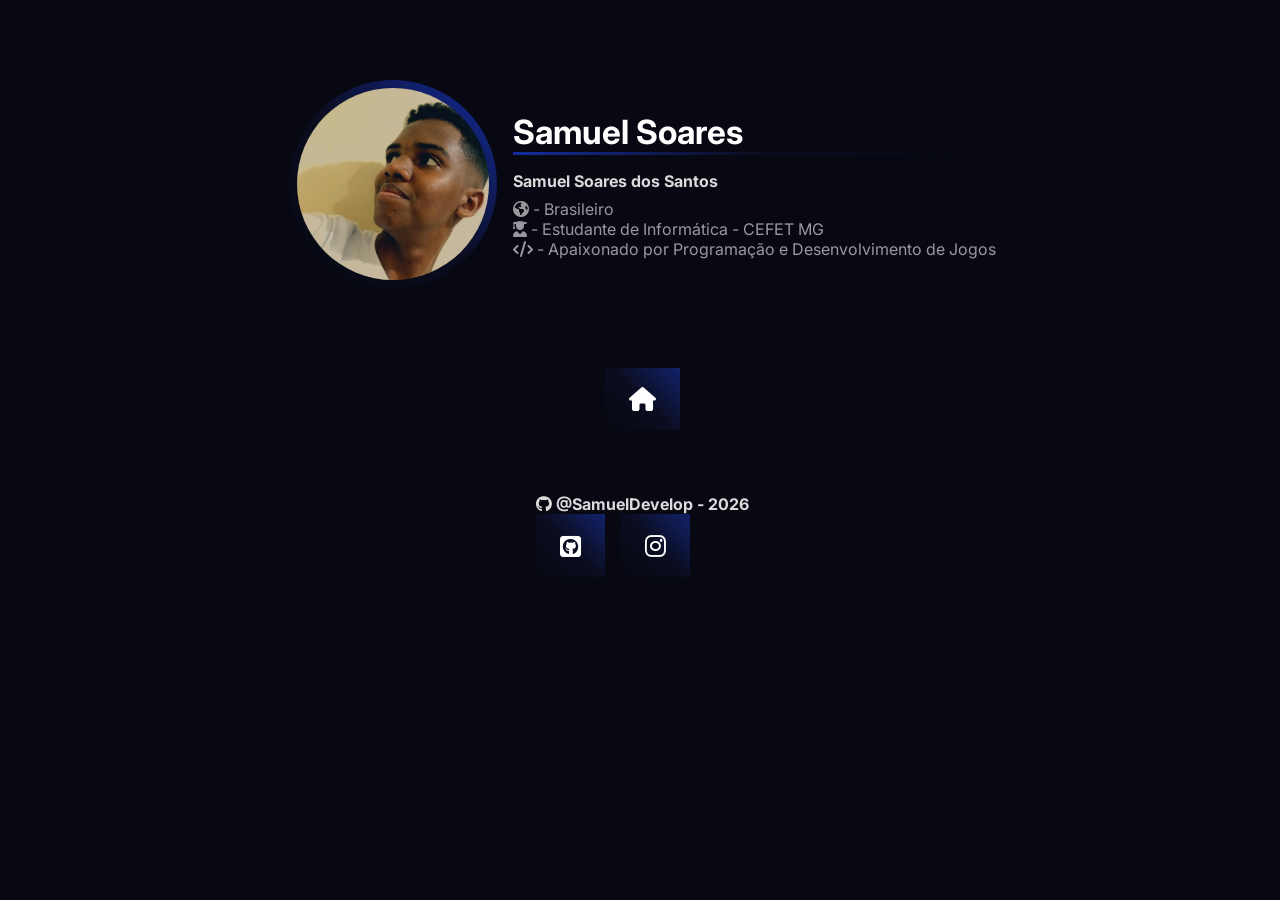
==== commit b760cf72: "Inicio: Novo Visual" ====
--- a/index.html
+++ b/index.html
@@ -5,6 +5,8 @@
     <meta name="viewport" content="width=device-width, initial-scale=1.0">
     <link rel="stylesheet" href="style.css">
     <title>Samuel Soares</title>
+
+    <link rel="stylesheet" href="https://cdnjs.cloudflare.com/ajax/libs/font-awesome/6.5.1/css/all.min.css">
 
     <link rel="preconnect" href="https://fonts.googleapis.com">
     <link rel="preconnect" href="https://fonts.gstatic.com" crossorigin>
@@ -15,71 +17,30 @@
     <main>
         <section class="info">
             <img class="self-image" src="self-image.jpg">
-            <h1>Samuel Soares</h1>
-            <h3>🇧🇷 Brasileiro</h3>
-            <h3>📍 Estudante de Informática - CEFET MG</h3>
-            <h3>❤️ Apaixonado por Programação e GameDev</h3>
+            <div class="info-text">
+                <h1 class="info-title">Samuel Soares</h1>
+                <h3 class="mb-05"></i>Samuel Soares dos Santos</h3>
+
+                <p><i class="fa-solid fa-earth-americas"></i> - Brasileiro</p>
+                <p><i class="fa-solid fa-user-graduate"></i> - Estudante de Informática - CEFET MG</p>
+                <p><i class="fa-solid fa-code"></i> - Apaixonado por Programação e Desenvolvimento de Jogos</p>
+            </div>
         </section>
         
-        <h2>Projetos Destaque:</h2>
-        <section class="links">
-            <div class="card">
-                <img src="assets/WebShonen.png" width="100px" height="100px">
-                <a href="https://samueldevelop.github.io/WebShonen" target="_blank">Web Shonen</a> 
+        <button class="main-button">
+            <i class="fa-solid fa-house"></i>
+        </button>
+        
+        <section>
+            <h3><i class="fa-brands fa-github"></i> @SamuelDevelop - 2026</h3>
+            <div class="social-medias info">
+                <button class="main-button">
+                    <i class="fa-brands fa-square-github"></i>
+                </button>
+                <button class="main-button">
+                    <i class="fa-brands fa-instagram"></i>
+                </button>
             </div>
-            <div class="card">
-                <img src="assets/triforce.webp" width="100px" height="100px">
-                <a href="https://samueldevelop.github.io/Zelda-Wiki" target="_blank">Zelda Wiki</a>
-            </div>
-            <div class="card">
-                <img src="assets/planet.png" width="100px" height="100px">
-                <a href="https://samuscadev.github.io/Space-Expansion" target="_blank">Space Expansion</a>
-            </div>
-            <div class="card">
-                <img src="assets/Logo.svg" width="100px" height="100px">
-                <a href="https://ownsgame.github.io" target="_blank">Owns</a>
-            </div>            
-        </section>
-
-        <h2>Jogos:</h2>
-        <section class="links">
-            <div class="card">
-                <img src="assets/flor.gif" width="100px" height="100px">
-                <a href="https://samuscadev.github.io/Clicker" target="_blank">Clicker</a> 
-            </div>
-            <div class="card">
-                <img src="assets/heart-icon.svg" width="100px" height="100px">
-                <a href="https://samuscadev.github.io/Insects/mapa.html" target="_blank">Insects</a>
-            </div>
-            <div class="card">
-                <img src="assets/planet.png" width="100px" height="100px">
-                <a href="https://samuscadev.github.io/Space-Expansion" target="_blank">Space Expansion</a>
-            </div>
-            <div class="card">
-                <img src="assets/Logo.svg" width="100px" height="100px">
-                <a href="https://ownsgame.github.io" target="_blank">Owns</a>
-            </div>            
-        </section>
-
-        <h2>Projetos Web:</h2>
-        <section class="links">
-            <div class="card">
-                <img src="assets/WebShonen.png" width="100px" height="100px">
-                <a href="https://samueldevelop.github.io/WebShonen" target="_blank">Web Shonen</a> 
-            </div>
-            <div class="card">
-                <img src="assets/triforce.webp" width="100px" height="100px">
-                <a href="https://samueldevelop.github.io/Zelda-Wiki" target="_blank">Zelda Wiki</a>
-            </div>
-            <div class="card">
-                <img src="assets/dino.png" width="100px" height="100px">
-                <a href="https://samueldevelop.github.io/Amostra" target="_blank">Amostra de Curso</a>
-            </div>            
-        </section>
-
-
-        <section class="info">
-            <h3>@SamuelDevelop - 2025</h3>
         </section>
     </main>
 
--- a/style.css
+++ b/style.css
@@ -1,12 +1,13 @@
 *{
     margin: 0;
 }
+
 body{
-    background-color: rgb(8, 12, 17);
+    background-color: rgb(7, 8, 17);
 }
 
 html, body {
-    overflow-x: hidden;
+    overflow: hidden;
 }
 
 h1{
@@ -15,6 +16,13 @@
     color: white;
     font-size: 18pt;
     margin: 2px 0px;
+}
+
+.info-title{
+    font-size: 25pt;
+    margin-bottom: 1rem;
+    border-bottom: 3px solid;
+    border-image: linear-gradient(90deg, rgb(20, 45, 160), rgb(11, 13, 32), rgb(7, 8, 17)) 1;
 }
 
 h2{
@@ -27,8 +35,19 @@
 h3{
     font-family: "Inter", sans-serif;
     font-optical-sizing: auto;
+    color: rgba(255, 255, 255, 0.856);
+    font-size: 12pt;
+}
+
+p{
+    font-family: "Inter", sans-serif;
+    font-optical-sizing: auto;
     color: rgba(255, 255, 255, 0.589);
     font-size: 12pt;
+}
+
+.mb-05{
+    margin-bottom: 0.5rem;
 }
 
 main{
@@ -46,135 +65,16 @@
 
 .info{
     display: flex;
-    flex-direction: column;
+    flex-direction: row;
     align-items: center;
-}
-
-.links{
-    box-sizing: border-box;
-    position: relative;
-    margin: 3rem 1rem;
-    width: 90vw;
-    padding: 1rem;
-
-    background: linear-gradient(
-        135deg,
-        rgba(28, 51, 104, 0.55),
-        rgba(6, 22, 61, 0.35)
-    );
-    backdrop-filter: blur(16px);
-    -webkit-backdrop-filter: blur(16px);
-
-    border: 1px solid rgba(140, 170, 255, 0.25);
-    border-radius: 1rem;
-
-    box-shadow:
-        0 10px 35px rgba(0, 0, 0, 0.45),
-        inset 0 1px 1px rgba(180, 200, 255, 0.25);
-
-    display: flex;
-    flex-direction: row;
-    gap: 12px;
-
-    overflow-x: auto;
-    scroll-behavior: smooth;
-}
-
-.links::-webkit-scrollbar {
-    height: 8px;
-}
-
-.links::-webkit-scrollbar-track {
-    background: transparent;
-}
-
-.links::-webkit-scrollbar-thumb {
-    background: linear-gradient(
-        180deg,
-        rgba(120, 150, 255, 0.6),
-        rgba(80, 110, 220, 0.35)
-    );
-    border-radius: 10px;
-}
-
-.links:hover{
-    box-shadow:
-        0 14px 45px rgba(0, 0, 0, 0.6),
-        inset 0 1px 1px rgba(200, 220, 255, 0.35);
-}
-
-
-.card{
-    cursor: pointer;
-    min-width: 160px;
-    padding: 16px;
-
-    display: flex;
-    flex-direction: column;
-    align-items: center;
-    justify-content: center;
-    gap: 8px;
-
-    background: linear-gradient(
-        145deg,
-        rgba(28, 51, 104, 0.55),
-        rgba(6, 22, 61, 0.35)
-    );
-    backdrop-filter: blur(14px);
-    -webkit-backdrop-filter: blur(14px);
-
-    border: 1px solid rgba(150, 180, 255, 0.25);
-    border-radius: 16px;
-
-    box-shadow:
-        0 6px 20px rgba(0, 0, 0, 0.45),
-        inset 0 1px 1px rgba(200, 220, 255, 0.25);
-
-    transition:
-        transform 0.50s ease,
-        box-shadow 0.50s ease,
-        background 0.50s ease;
-}
-
-.card:hover{
-    transform: translateY(-6px) scale(1.02);
-
-    background: linear-gradient(
-        145deg,
-        rgba(55, 85, 150, 0.55),
-        rgba(30, 50, 95, 0.45)
-    );
-
-    box-shadow:
-        0 14px 35px rgba(0, 0, 0, 0.6),
-        inset 0 1px 1px rgba(220, 235, 255, 0.35);
-}
-
-/* Brilho líquido sutil */
-.card::before{
-    content: "";
-    position: absolute;
-    inset: 0;
-    border-radius: inherit;
-    background: radial-gradient(
-        circle at top left,
-        rgba(200, 220, 255, 0.35),
-        transparent 40%
-    );
-    pointer-events: none;
-}
-
-.links a{
-    margin-top: 5px;
-    color: white;
-    font-family: "Inter", sans-serif;
-    font-weight: bolder;
-    text-decoration: none;
+    gap: 1rem;
 }
 
 .self-image{
     width: 15vw; height: 15vw;
-    border: 4px solid white;
+    background: 
+        linear-gradient(45deg, rgb(7, 8, 17), rgb(11, 13, 32), rgb(20, 45, 160)) border-box;
+
     border-radius: 50%;
     display: block;
     margin: 1rem 0px;
@@ -182,11 +82,16 @@
 
     transform-origin: center center;
     backface-visibility: hidden;
-    animation: spin 5s linear infinite;
+
+    transition: all 150ms ease-in-out;
 }
 
 .self-image:hover {
-    animation-play-state: paused;
+    width: 15.5vw; height: 15.5vw;
+
+    background: 
+        linear-gradient(45deg, rgb(21, 44, 255), rgb(88, 105, 255), rgb(255, 255, 255)) border-box;
+   
     cursor: pointer;
 }
 
@@ -196,7 +101,34 @@
     }
 }
 
-@keyframes spin {
-    from { transform: rotate(0deg); }
-    to   { transform: rotate(360deg); }
+.main-button{
+    padding: 1.2rem 1.5rem;
+
+    background-color: none;
+    background-image: linear-gradient(45deg, rgb(7, 8, 17), rgb(11, 13, 32), rgb(18, 34, 107));
+    outline: none;
+    border: none;
+
+    display: flex;
+    flex-direction: column;
+    align-items: center;
+    justify-content: center;
+
+    cursor: pointer;
 }
+
+.main-button:hover{
+    background-image: linear-gradient(rgba(255, 255, 255, 0), rgba(255, 255, 255, 0.322), rgb(255, 255, 255));
+}
+
+.main-button > *{
+    font-size: 18pt;
+    text-align: center;
+    color: white;
+}
+
+.main-button:hover > *{
+    color: rgb(14, 20, 66);
+}
+
+
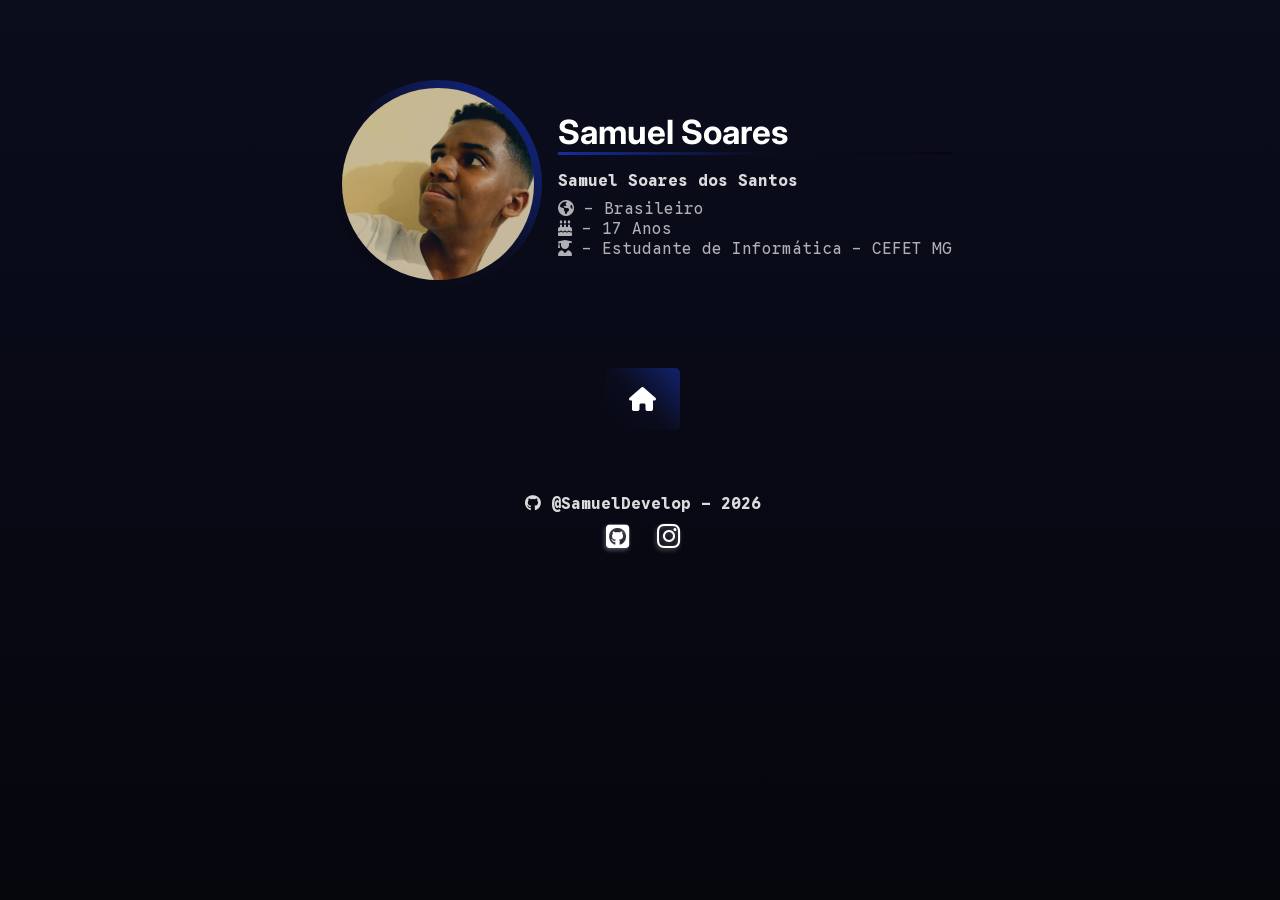
==== commit e1428b1d: "Novo Visual 1" ====
--- a/index.html
+++ b/index.html
@@ -3,7 +3,10 @@
 <head>
     <meta charset="UTF-8">
     <meta name="viewport" content="width=device-width, initial-scale=1.0">
-    <link rel="stylesheet" href="style.css">
+    <link rel="stylesheet" href="style/style.css">
+    <link rel="stylesheet" href="style/menu.css">
+    <link rel="stylesheet" href="style/side-card.css">
+
     <title>Samuel Soares</title>
 
     <link rel="stylesheet" href="https://cdnjs.cloudflare.com/ajax/libs/font-awesome/6.5.1/css/all.min.css">
@@ -11,9 +14,12 @@
     <link rel="preconnect" href="https://fonts.googleapis.com">
     <link rel="preconnect" href="https://fonts.gstatic.com" crossorigin>
     <link href="https://fonts.googleapis.com/css2?family=Inter:ital,opsz,wght@0,14..32,100..900;1,14..32,100..900&display=swap" rel="stylesheet">
+
+    <link rel="preconnect" href="https://fonts.googleapis.com">
+    <link rel="preconnect" href="https://fonts.gstatic.com" crossorigin>
+    <link href="https://fonts.googleapis.com/css2?family=Google+Sans+Code:ital,wght@0,300..800;1,300..800&display=swap" rel="stylesheet">
 </head>
 <body>
-
     <main>
         <section class="info">
             <img class="self-image" src="self-image.jpg">
@@ -22,29 +28,39 @@
                 <h3 class="mb-05"></i>Samuel Soares dos Santos</h3>
 
                 <p><i class="fa-solid fa-earth-americas"></i> - Brasileiro</p>
+                <p><i class="fa-solid fa-cake-candles"></i> - 17 Anos</p>
                 <p><i class="fa-solid fa-user-graduate"></i> - Estudante de Informática - CEFET MG</p>
-                <p><i class="fa-solid fa-code"></i> - Apaixonado por Programação e Desenvolvimento de Jogos</p>
+                
             </div>
         </section>
         
-        <button class="main-button">
+        <button class="main-button" onclick="openMenu()">
             <i class="fa-solid fa-house"></i>
         </button>
         
         <section>
             <h3><i class="fa-brands fa-github"></i> @SamuelDevelop - 2026</h3>
             <div class="social-medias info">
-                <button class="main-button">
+                <button class="social-medias-button" onclick="abrirGuia(`https://github.com/SamuelDevelop`)">
                     <i class="fa-brands fa-square-github"></i>
                 </button>
-                <button class="main-button">
+                <button class="social-medias-button" onclick="abrirGuia(`https://www.instagram.com/samuel_soaress28`)">
                     <i class="fa-brands fa-instagram"></i>
                 </button>
             </div>
         </section>
     </main>
 
-<script src="pagina-inicial.js"></script>
+    <div class="blur-box"></div>
+    <menu class="main-menu"></menu>
+    <div class="side-card">
+        <h1>Sobre  Mim</h1>
+        <p>Blá blá blá Blá blá blá Blá blá blá Blá blá blá Blá blá blá Blá blá blá</p>
+    </div>
+    
+    <script src="js/side-card.js"></script>
+    <script src="js/view.js"></script>
+    <script src="js/controll.js"></script>
 
 </body>
 </html>
--- a/style/style.css
+++ b/style/style.css
@@ -0,0 +1,181 @@
+*{
+    margin: 0;
+}
+
+body{
+    margin: 0;
+    padding: 0;
+
+    background-image: linear-gradient(rgb(11, 13, 29), rgb(5, 5, 12));
+    
+    background-repeat: no-repeat;
+    background-size: cover;
+    background-position: center;
+    background-attachment: fixed;  
+}
+
+html, body {
+    overflow: hidden;
+}
+
+h1{
+    font-family: "Inter", sans-serif;
+    font-optical-sizing: auto;
+    color: white;
+    font-size: 18pt;
+    margin: 2px 0px;
+}
+
+.info-title{
+    font-size: 25pt;
+    margin-bottom: 1rem;
+    border-bottom: 3px solid;
+    border-image: linear-gradient(90deg, rgb(20, 45, 160), rgb(11, 13, 32), rgb(7, 8, 17)) 1;
+}
+
+h2{
+    font-family: "Inter", sans-serif;
+    font-optical-sizing: auto;
+    color: white;
+    font-size: 24pt;
+}
+
+h3{
+    font-family: "Google Sans Code", monospace;
+    font-optical-sizing: auto;
+    color: rgba(255, 255, 255, 0.856);
+    font-size: 12pt;
+}
+
+p{
+    font-family: "Google Sans Code", monospace;
+    font-optical-sizing: auto;
+    color: rgba(255, 255, 255, 0.678);
+    font-size: 12pt;
+}
+
+.mb-05{
+    margin-bottom: 0.5rem;
+}
+
+main{
+    z-index: 0;
+    display: flex;
+    flex-direction: column;
+    justify-content: center;
+    align-items: center;
+    margin-left: 5px;
+}
+
+section{
+    margin-top: 4rem;
+    margin-bottom: 4rem;
+}
+
+.info{
+    display: flex;
+    flex-direction: row;
+    align-items: center;
+    gap: 1rem;
+}
+
+.self-image{
+    width: 15vw; height: 15vw;
+    background: 
+        linear-gradient(45deg, rgb(7, 8, 17), rgb(11, 13, 32), rgb(20, 45, 160)) border-box;
+
+    border-radius: 50%;
+    display: block;
+    margin: 1rem 0px;
+    padding: 0.5rem;
+
+    transform-origin: center center;
+    backface-visibility: hidden;
+
+    transition: all 150ms ease-in-out;
+}
+
+.self-image:hover {
+    opacity: 0.7;
+
+    background: 
+        linear-gradient(45deg, rgb(21, 44, 255), rgb(88, 105, 255), rgb(255, 255, 255)) border-box;
+   
+    cursor: pointer;
+}
+
+@media (max-width: 800px){
+    .self-image{
+        width: 40vw; height: 40vw;
+    }
+}
+
+.main-button, .social-medias-button{
+    background-color: transparent;
+    outline: none;
+    border: none;
+
+    display: flex;
+    flex-direction: column;
+    align-items: center;
+    justify-content: center;
+
+    cursor: pointer;
+    transition: all 150ms ease-in-out;
+}
+
+.main-button{
+    border-radius: 5px;
+    padding: 1.2rem 1.5rem;
+    background-color: none;
+    background-image: linear-gradient(45deg, rgb(7, 8, 17), rgb(11, 13, 32), rgb(18, 34, 107));
+}
+
+.main-button:hover{
+    background-image: linear-gradient(to top, rgba(255, 255, 255, 0.63), rgba(255, 255, 255, 0.918), rgb(255, 255, 255));
+}
+
+.main-button > *{
+    font-size: 18pt;
+    text-align: center;
+    color: white;
+}
+
+.main-button:hover > *{
+    color: rgb(14, 20, 66);
+}
+
+.social-medias{
+    display: flex;
+    flex-direction: row;
+    align-items: center;
+    margin: 0.5rem 0;
+    justify-content: center;
+}
+
+.social-medias-button{
+    filter: drop-shadow(-1px 2px 2px #ffffff54);
+}
+
+.social-medias-button > *{
+    color: white;
+    font-size: 20pt;
+}
+
+.social-medias-button:hover{
+    transform: translateY(-40%);
+}
+
+.blur-box{
+    width: 100vw; height: 100vh;
+    background-color: rgba(5, 10, 27, 0.596);
+    
+    backdrop-filter: blur(7px);
+    position: absolute;
+    top: 0; left: 0;
+    z-index: 1;
+
+    display: none;
+    opacity: 0;
+    transition: ease-in-out all 50ms;
+}
--- a/style/menu.css
+++ b/style/menu.css
@@ -0,0 +1,49 @@
+.main-menu{
+    position: absolute;
+    z-index: 2;
+    opacity: 0;
+    width: 70vh; height: 70vh;
+    top: 50%; left: 50%;
+    transform: translate(-50%, -50%);
+    
+    display: none;
+    flex-direction: column;
+    align-items: center;
+
+    padding: 2rem;
+    transition: ease-in-out all 50ms;
+}
+
+.main-menu > *{
+    flex: 1;
+}
+
+.menu-option{
+    opacity: 0;
+    
+    font-family: "Google Sans Code", monospace;
+    font-optical-sizing: auto;
+    color: rgba(255, 255, 255, 0.658);
+    font-size: 18pt;
+
+    background-color: transparent;
+    outline: none;
+    border: none;
+    padding: 0.2rem;
+    cursor: pointer;
+    transition: all ease-in-out 100ms;
+}
+
+.menu-option:hover{
+    color: rgb(255, 255, 255);
+    border-bottom: 1px solid rgba(255, 255, 255, 0.678);
+    transform: translateX(10%);
+}
+
+.left{
+    top: 50%;
+    left: 0;
+    transform: translateY(-50%);
+    width: 50vh; height: 70vh;
+}
+
--- a/style/side-card.css
+++ b/style/side-card.css
@@ -0,0 +1,21 @@
+.side-card{
+    position: absolute;
+    z-index: 3;
+    
+    background-image: linear-gradient(to bottom right, rgba(255, 255, 255, 0.027), rgba(255, 255, 255, 0.103), rgba(255, 255, 255, 0.226));
+    backdrop-filter: blur(7px);
+    
+    opacity: 0;
+    border: 1px solid rgba(255, 255, 255, 0.473);
+    border-radius: 0.5rem;
+    width: 80vh; height: 70vh;
+    top: 50%; right: 5vw;
+    transform: translateY(-50%);
+    
+    display: none;
+    flex-direction: column;
+    align-items: center;
+
+    padding: 2rem;
+    transition: ease-in-out all 50ms;
+}
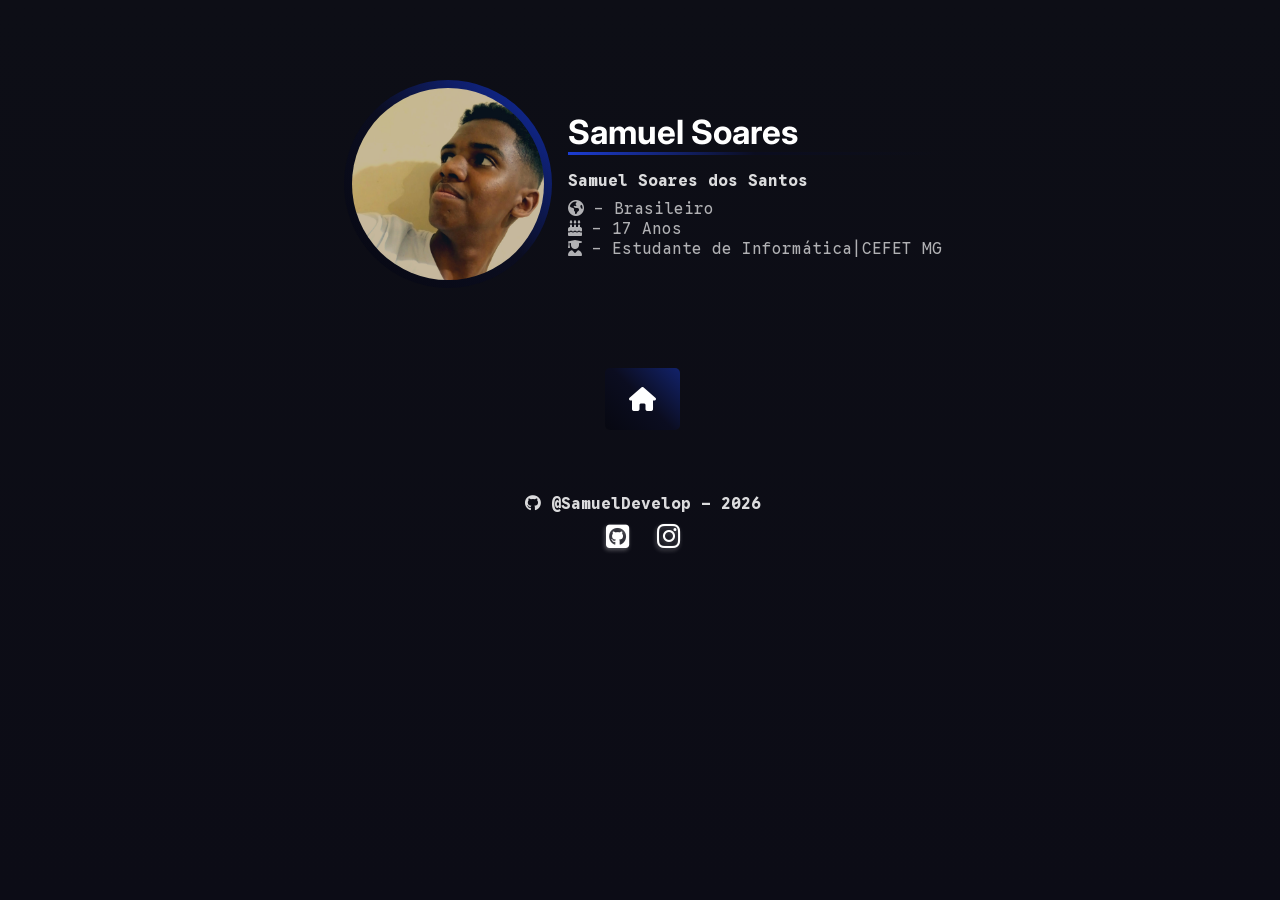
==== commit 79b08b23: "Mudanças visuais e Projetos" ====
--- a/index.html
+++ b/index.html
@@ -29,7 +29,7 @@
 
                 <p><i class="fa-solid fa-earth-americas"></i> - Brasileiro</p>
                 <p><i class="fa-solid fa-cake-candles"></i> - 17 Anos</p>
-                <p><i class="fa-solid fa-user-graduate"></i> - Estudante de Informática - CEFET MG</p>
+                <p><i class="fa-solid fa-user-graduate"></i> - Estudante de Informática|CEFET MG</p>
                 
             </div>
         </section>
@@ -53,14 +53,115 @@
 
     <div class="blur-box"></div>
     <menu class="main-menu"></menu>
-    <div class="side-card">
-        <h1>Sobre  Mim</h1>
-        <p>Blá blá blá Blá blá blá Blá blá blá Blá blá blá Blá blá blá Blá blá blá</p>
-    </div>
+    <div class="side-card"></div>
+
+
+    <template id="sobre-mim">
+        <div class="top-bar">
+            <h1><i class="fa-solid fa-folder"></i> > Sobre Mim:</h1>
+            <button onclick="closeSideCard()"><i class="fa-solid fa-x"></i></button>
+        </div>
+        <div class="side-conteudo">
+            <p>Olá! Eu sou o Samuel, tenho 17 anos ou seja sou de 2008. Nasci em Minas Gerais
+                mais especificamente em Contagem. Gosto de filmes  (Cultura Pop no geral),
+                Jogos, Programação e talvez pizza seja minha comida favorita, embora Deus não
+                tenha me dado um parafuso que faz com que as pessoas gostem de comer carne. 
+                (eu não sou vegano, passo perto de um vegetariano, mas não é bem isso).
+            </p>
+
+            <h2>De bate pronto:</h2>
+            <p>
+                Religião: Cristão<br>
+                Torcida: Cruzeiro EC<br>
+                Um Filme: O Senhor dos Anéis<br>
+                Um Jogo: Eu gosto do Zelda<br>
+                Uma comida: Pizza <br>
+                Um Hobby aleatorio: Cozinhar (cozinhar bem, aí já é outro papo).
+            </p>
+        </div>
+    </template>
+
+    <template id="meus-projetos">
+        <div class="top-bar">
+            <h1><i class="fa-solid fa-folder"></i> > Meus Projetos:</h1>
+            <button onclick="closeSideCard()"><i class="fa-solid fa-x"></i></button>
+        </div>
+        <div class="side-conteudo">
+            <p>
+                Eu gosto bastante de trabalhar com projetinhos de Programação, justamente para reforçar habilidades,
+                tentar aprender coisas novas ou meu Deus do nada deu vontade de codar isso...
+            </p>
+
+            <p>Criei uma experiência melhor para vê-los:</p>
+
+            <button><i class="fa-solid fa-paper-plane"></i> Navegar</button>
+        </div>
+    </template>
+
+    <template id="habilidades">
+        <div class="top-bar">
+            <h1><i class="fa-solid fa-folder"></i> > Skills:</h1>
+            <button onclick="closeSideCard()"><i class="fa-solid fa-x"></i></button>
+        </div>
+        <div class="side-conteudo">
+            <h2>Principais:</h2>
+            <p>Aqui vão algumas das ferramentas que eu tenho maior facilidade, e que mais trabalhei em projetos:
+                <br>
+                <img src="https://img.shields.io/badge/JavaScript-yellow?logo=javascript"> 
+                <img src="https://img.shields.io/badge/Java-007396?style=for-the-badge&logo=openjdk&logoColor=white">
+                <img src="https://img.shields.io/badge/HTML5-E34F26?style=for-the-badge&logo=html5&logoColor=white">
+                <img src="https://img.shields.io/badge/CSS3-1572B6?style=for-the-badge&logo=css3&logoColor=white">
+            </p>
+
+            <h2>Secundárias:</h2>
+            <p>Aqui vão algumas das ferramentas que eu já usei até que bastante, mas o uso não foi recorrente:
+                <br>
+                <img src="https://img.shields.io/badge/Python-blue?logo=python">
+                <img src="https://img.shields.io/badge/C-00599C?style=for-the-badge&logo=c&logoColor=white">
+            </p>
+
+            <h2>Alguma Expêriencia:</h2>
+            <p>Já utilizei alguma dessas ferramentas, seja por aprendizado ou curiosidade, mas não foi tão recorrente e não tenho muitas pretenções:
+                <br>
+                <img src="https://img.shields.io/badge/PHP-777BB4?style=for-the-badge&logo=php&logoColor=white">
+            </p>
+        </div>
+    </template>
+
+    <template id="curriculo">
+        <div class="top-bar">
+            <h1><i class="fa-solid fa-folder"></i> > Meu Currículo:</h1>
+            <button onclick="closeSideCard()"><i class="fa-solid fa-x"></i></button>
+        </div>
+        <div class="side-conteudo">
+            <p>Eu não tenho um currículo pois currículos são para Betas</p>
+        </div>
+    </template>
+
+    <template id="contatos">
+        <div class="top-bar">
+            <h1><i class="fa-solid fa-folder"></i> > Contatos:</h1>
+            <button onclick="closeSideCard()"><i class="fa-solid fa-x"></i></button>
+        </div>
+        <div class="side-conteudo">
+            <p>Sem contatos pelo amor de Deus!</p>
+            <div class="social-medias info">
+                <button class="social-medias-button" onclick="abrirGuia(`https://github.com/SamuelDevelop`)">
+                    <i class="fa-brands fa-square-github"></i>
+                </button>
+                <button class="social-medias-button" onclick="abrirGuia(`https://www.instagram.com/samuel_soaress28`)">
+                    <i class="fa-brands fa-instagram"></i>
+                </button>
+                <button class="social-medias-button" onclick="abrirGuia(`https://www.linkedin.com/in/samuel-soares-dos-santos-775b793a5/`)">
+                    <i class="fa-brands fa-linkedin"></i>
+                </button>
+            </div>
+        </div>
+    </template>
     
-    <script src="js/side-card.js"></script>
     <script src="js/view.js"></script>
     <script src="js/controll.js"></script>
+    <script src="js/side-card.js"></script>
 
 </body>
 </html>
--- a/style/style.css
+++ b/style/style.css
@@ -6,7 +6,7 @@
     margin: 0;
     padding: 0;
 
-    background-image: linear-gradient(rgb(11, 13, 29), rgb(5, 5, 12));
+    background-image: linear-gradient(rgb(13, 14, 22), rgb(12, 12, 22));
     
     background-repeat: no-repeat;
     background-size: cover;
@@ -30,7 +30,7 @@
     font-size: 25pt;
     margin-bottom: 1rem;
     border-bottom: 3px solid;
-    border-image: linear-gradient(90deg, rgb(20, 45, 160), rgb(11, 13, 32), rgb(7, 8, 17)) 1;
+    border-image: linear-gradient(90deg, rgb(28, 61, 212), rgb(11, 13, 32), rgba(7, 8, 17, 0)) 1;
 }
 
 h2{
@@ -82,7 +82,7 @@
 .self-image{
     width: 15vw; height: 15vw;
     background: 
-        linear-gradient(45deg, rgb(7, 8, 17), rgb(11, 13, 32), rgb(20, 45, 160)) border-box;
+        linear-gradient(45deg, rgb(7, 8, 17), rgb(11, 13, 32), rgb(17, 46, 173)) border-box;
 
     border-radius: 50%;
     display: block;
@@ -99,7 +99,7 @@
     opacity: 0.7;
 
     background: 
-        linear-gradient(45deg, rgb(21, 44, 255), rgb(88, 105, 255), rgb(255, 255, 255)) border-box;
+        linear-gradient(45deg, rgb(16, 44, 167), rgb(11, 13, 32), rgb(7, 8, 17)) border-box;
    
     cursor: pointer;
 }
@@ -168,7 +168,7 @@
 
 .blur-box{
     width: 100vw; height: 100vh;
-    background-color: rgba(5, 10, 27, 0.596);
+    background-color: rgba(3, 6, 19, 0.596);
     
     backdrop-filter: blur(7px);
     position: absolute;
@@ -178,4 +178,9 @@
     display: none;
     opacity: 0;
     transition: ease-in-out all 50ms;
-}+}
+
+*::selection{
+    background-color: white;
+    color: rgb(11, 13, 32);
+}
--- a/style/menu.css
+++ b/style/menu.css
@@ -2,13 +2,13 @@
     position: absolute;
     z-index: 2;
     opacity: 0;
-    width: 70vh; height: 70vh;
+    width: 50vh; height: 70vh;
     top: 50%; left: 50%;
     transform: translate(-50%, -50%);
     
     display: none;
     flex-direction: column;
-    align-items: center;
+    align-items: flex-start;
 
     padding: 2rem;
     transition: ease-in-out all 50ms;
@@ -42,8 +42,8 @@
 
 .left{
     top: 50%;
-    left: 0;
+    left: 2vw;
     transform: translateY(-50%);
-    width: 50vh; height: 70vh;
+    width: 40vh; height: 70vh;
 }
 
--- a/style/side-card.css
+++ b/style/side-card.css
@@ -2,13 +2,11 @@
     position: absolute;
     z-index: 3;
     
-    background-image: linear-gradient(to bottom right, rgba(255, 255, 255, 0.027), rgba(255, 255, 255, 0.103), rgba(255, 255, 255, 0.226));
+    background-image: linear-gradient(rgba(255, 255, 255, 0.062), rgba(0, 0, 0, 0.842));
     backdrop-filter: blur(7px);
     
     opacity: 0;
-    border: 1px solid rgba(255, 255, 255, 0.473);
-    border-radius: 0.5rem;
-    width: 80vh; height: 70vh;
+    width: 80vh; height: 65vh;
     top: 50%; right: 5vw;
     transform: translateY(-50%);
     
@@ -16,6 +14,91 @@
     flex-direction: column;
     align-items: center;
 
-    padding: 2rem;
+    gap: 0.2rem;
+    padding: 0.5rem;
     transition: ease-in-out all 50ms;
+}
+
+.side-card  button{
+    font-family: "Google Sans Code", monospace;
+    font-size: 16pt;
+        
+    display: flex;
+    flex-direction: row;
+    align-items: center;
+    margin: 0.5rem 0;
+    justify-content: center;
+
+    background-color: transparent;
+    border: none;
+    cursor: pointer;
+}
+
+.top-bar, .side-card, .side-conteudo{
+    border: 1px solid rgba(255, 255, 255, 0.164);
+}
+
+.top-bar{
+    background-color: rgb(27, 27, 27);
+    width: 100%;
+    box-sizing: border-box;
+    flex: 0.1;
+    display: flex;
+    flex-direction: row;
+    justify-content: space-between;
+    align-items: center;
+    padding: 0.5rem;
+}
+
+.top-bar > h1, .side-conteudo h2{
+    font-family: "Google Sans Code", monospace;
+}
+
+.side-conteudo {
+    display: flex;
+    flex-direction: column;
+    box-sizing: border-box;
+    gap: 0.8rem;
+    flex: 0.8;
+    width: 100%;
+    max-height: 50vh;
+    overflow-y: auto;
+    padding: 0.8rem;
+}
+
+.side-conteudo p {
+    color: rgba(255, 255, 255, 0.658);
+}
+
+.side-conteudo p::selection{
+    background-color: rgb(185, 185, 185);
+    color: rgb(17, 17, 17);
+}
+
+.side-conteudo > * {
+    flex: 1;
+}
+
+.side-conteudo h2{
+    font-size: 14pt;
+    color: rgb(255, 240, 106);
+}
+
+.side-conteudo::-webkit-scrollbar {
+    width: 6px;
+    height: 6px;
+}
+
+.side-conteudo::-webkit-scrollbar-thumb {
+    border: 1px solid rgb(58, 58, 58);
+}
+
+.side-conteudo button{
+    background-color: rgb(189, 189, 189);
+    color: rgb(17, 17, 17);
+    gap: 2rem;
+}
+
+.side-conteudo > *{
+    color: rgb(17, 17, 17);
 }
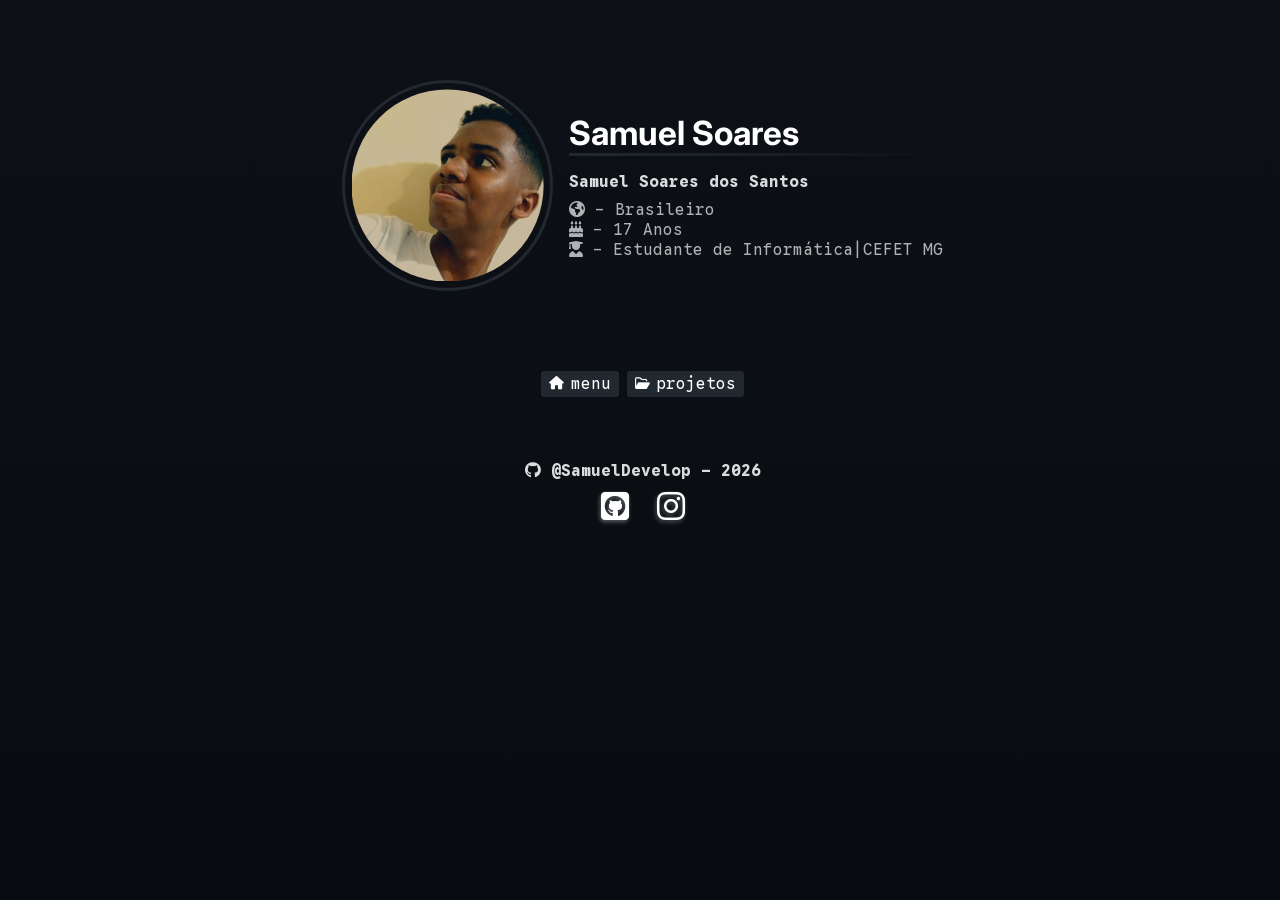
==== commit 8ef4983c: "mudanças visuais e Projetos 2" ====
--- a/index.html
+++ b/index.html
@@ -34,9 +34,17 @@
             </div>
         </section>
         
-        <button class="main-button" onclick="openMenu()">
-            <i class="fa-solid fa-house"></i>
-        </button>
+        <div class="row-buttons">
+            <button class="main-button" onclick="openMenu()">
+                <i class="fa-solid fa-house"></i>
+                <p>menu</p>
+            </button>
+            <button class="main-button" onclick="redirecionar('/projetos/')">
+                <i class="fa-regular fa-folder-open"></i>
+                <p>projetos</p>
+            </button>
+        </div>
+        
         
         <section>
             <h3><i class="fa-brands fa-github"></i> @SamuelDevelop - 2026</h3>
@@ -72,9 +80,9 @@
             <h2>De bate pronto:</h2>
             <p>
                 Religião: Cristão<br>
-                Torcida: Cruzeiro EC<br>
+                Torcida: Cruzeiro<br>
                 Um Filme: O Senhor dos Anéis<br>
-                Um Jogo: Eu gosto do Zelda<br>
+                Um Jogo: Zeldas<br>
                 Uma comida: Pizza <br>
                 Um Hobby aleatorio: Cozinhar (cozinhar bem, aí já é outro papo).
             </p>
@@ -94,7 +102,7 @@
 
             <p>Criei uma experiência melhor para vê-los:</p>
 
-            <button><i class="fa-solid fa-paper-plane"></i> Navegar</button>
+            <button class="nave"><i class="fa-solid fa-paper-plane"></i> Navegar</button>
         </div>
     </template>
 
@@ -105,26 +113,29 @@
         </div>
         <div class="side-conteudo">
             <h2>Principais:</h2>
-            <p>Aqui vão algumas das ferramentas que eu tenho maior facilidade, e que mais trabalhei em projetos:
-                <br>
-                <img src="https://img.shields.io/badge/JavaScript-yellow?logo=javascript"> 
+            <p>Aqui vão algumas das ferramentas que eu tenho maior facilidade, e que mais trabalhei em projetos:</p>
+            
+            <div class="image-tools">
+                <img src="https://img.shields.io/badge/JavaScript-F7DF1E?style=for-the-badge&logo=javascript&logoColor=black"> 
                 <img src="https://img.shields.io/badge/Java-007396?style=for-the-badge&logo=openjdk&logoColor=white">
                 <img src="https://img.shields.io/badge/HTML5-E34F26?style=for-the-badge&logo=html5&logoColor=white">
                 <img src="https://img.shields.io/badge/CSS3-1572B6?style=for-the-badge&logo=css3&logoColor=white">
-            </p>
-
+            </div>
+                       
             <h2>Secundárias:</h2>
-            <p>Aqui vão algumas das ferramentas que eu já usei até que bastante, mas o uso não foi recorrente:
-                <br>
-                <img src="https://img.shields.io/badge/Python-blue?logo=python">
+            <p>Aqui vão algumas das ferramentas que eu já usei até que bastante, mas o uso não foi recorrente:</p>
+            
+            <div class="image-tools">
+                <img src="https://img.shields.io/badge/Python-3776AB?style=for-the-badge&logo=python&logoColor=white">
                 <img src="https://img.shields.io/badge/C-00599C?style=for-the-badge&logo=c&logoColor=white">
-            </p>
+            </div>
 
             <h2>Alguma Expêriencia:</h2>
-            <p>Já utilizei alguma dessas ferramentas, seja por aprendizado ou curiosidade, mas não foi tão recorrente e não tenho muitas pretenções:
-                <br>
+            <p>Já utilizei alguma dessas ferramentas, seja por aprendizado ou curiosidade, mas não foi tão recorrente e não tenho muitas pretenções:</p>
+            
+            <div class="image-tools">
                 <img src="https://img.shields.io/badge/PHP-777BB4?style=for-the-badge&logo=php&logoColor=white">
-            </p>
+            </div>
         </div>
     </template>
 
--- a/style/style.css
+++ b/style/style.css
@@ -6,7 +6,7 @@
     margin: 0;
     padding: 0;
 
-    background-image: linear-gradient(rgb(13, 14, 22), rgb(12, 12, 22));
+    background-image: linear-gradient(#0d1117, #080b0f);
     
     background-repeat: no-repeat;
     background-size: cover;
@@ -30,7 +30,7 @@
     font-size: 25pt;
     margin-bottom: 1rem;
     border-bottom: 3px solid;
-    border-image: linear-gradient(90deg, rgb(28, 61, 212), rgb(11, 13, 32), rgba(7, 8, 17, 0)) 1;
+    border-image: linear-gradient(90deg, #212830, #191f25, rgba(7, 8, 17, 0)) 1;
 }
 
 h2{
@@ -58,6 +58,12 @@
     margin-bottom: 0.5rem;
 }
 
+.row-buttons{
+    display: flex;
+    flex-direction: row;
+    gap: 0.5rem;
+}
+
 main{
     z-index: 0;
     display: flex;
@@ -81,27 +87,18 @@
 
 .self-image{
     width: 15vw; height: 15vw;
-    background: 
-        linear-gradient(45deg, rgb(7, 8, 17), rgb(11, 13, 32), rgb(17, 46, 173)) border-box;
-
+    
+    border: 3px solid #212830;
+    
     border-radius: 50%;
     display: block;
     margin: 1rem 0px;
-    padding: 0.5rem;
+    padding: 0.4rem;
 
     transform-origin: center center;
     backface-visibility: hidden;
 
     transition: all 150ms ease-in-out;
-}
-
-.self-image:hover {
-    opacity: 0.7;
-
-    background: 
-        linear-gradient(45deg, rgb(16, 44, 167), rgb(11, 13, 32), rgb(7, 8, 17)) border-box;
-   
-    cursor: pointer;
 }
 
 @media (max-width: 800px){
@@ -116,33 +113,32 @@
     border: none;
 
     display: flex;
-    flex-direction: column;
+    
     align-items: center;
     justify-content: center;
 
     cursor: pointer;
-    transition: all 150ms ease-in-out;
+    transition: all 100ms ease-in-out;
 }
 
 .main-button{
-    border-radius: 5px;
-    padding: 1.2rem 1.5rem;
-    background-color: none;
-    background-image: linear-gradient(45deg, rgb(7, 8, 17), rgb(11, 13, 32), rgb(18, 34, 107));
+    font-family: "Google Sans Code", monospace;
+    gap: 0.4rem;
+    background-color: #212830;
+    padding: 0.2rem 0.5rem;
+    border-radius: 0.2rem;
+}
+
+.main-button > *{
+    color: white;
 }
 
 .main-button:hover{
-    background-image: linear-gradient(to top, rgba(255, 255, 255, 0.63), rgba(255, 255, 255, 0.918), rgb(255, 255, 255));
-}
-
-.main-button > *{
-    font-size: 18pt;
-    text-align: center;
-    color: white;
+    background-color: #ffffff;
 }
 
 .main-button:hover > *{
-    color: rgb(14, 20, 66);
+    color: #080b0f;
 }
 
 .social-medias{
@@ -159,16 +155,16 @@
 
 .social-medias-button > *{
     color: white;
-    font-size: 20pt;
+    font-size: 24pt;
 }
 
 .social-medias-button:hover{
-    transform: translateY(-40%);
+    transform: translateY(-30%);
 }
 
 .blur-box{
     width: 100vw; height: 100vh;
-    background-color: rgba(3, 6, 19, 0.596);
+    background-color: #05060773;
     
     backdrop-filter: blur(7px);
     position: absolute;
@@ -182,5 +178,5 @@
 
 *::selection{
     background-color: white;
-    color: rgb(11, 13, 32);
+    color: #07090c;
 }
--- a/style/menu.css
+++ b/style/menu.css
@@ -23,21 +23,23 @@
     
     font-family: "Google Sans Code", monospace;
     font-optical-sizing: auto;
-    color: rgba(255, 255, 255, 0.658);
     font-size: 18pt;
 
+    color: white;
     background-color: transparent;
     outline: none;
     border: none;
     padding: 0.2rem;
     cursor: pointer;
     transition: all ease-in-out 100ms;
+    border-left: 3px solid rgba(255, 255, 255, 0.466);
+    padding-left: 1rem;
 }
 
 .menu-option:hover{
-    color: rgb(255, 255, 255);
-    border-bottom: 1px solid rgba(255, 255, 255, 0.678);
     transform: translateX(10%);
+    border-left: 3px solid #ffffff;
+    border-radius: 0.3rem;
 }
 
 .left{
@@ -47,3 +49,12 @@
     width: 40vh; height: 70vh;
 }
 
+.image-tools{
+    display: flex;
+    flex-direction: row;
+    gap: 0;
+}
+
+.image-tools img:hover{
+    filter: brightness(130%) contrast(80%);
+}
--- a/style/side-card.css
+++ b/style/side-card.css
@@ -1,10 +1,8 @@
 .side-card{
     position: absolute;
     z-index: 3;
-    
-    background-image: linear-gradient(rgba(255, 255, 255, 0.062), rgba(0, 0, 0, 0.842));
-    backdrop-filter: blur(7px);
-    
+    background-color: #0a0c0f;
+            
     opacity: 0;
     width: 80vh; height: 65vh;
     top: 50%; right: 5vw;
@@ -34,12 +32,13 @@
     cursor: pointer;
 }
 
-.top-bar, .side-card, .side-conteudo{
-    border: 1px solid rgba(255, 255, 255, 0.164);
+.side-card, .side-conteudo{
+    border: 1px solid rgba(255, 255, 255, 0.144);
+    border-radius: 0.2rem;
 }
 
 .top-bar{
-    background-color: rgb(27, 27, 27);
+    background-image: linear-gradient(#0d1117, #080b0f);
     width: 100%;
     box-sizing: border-box;
     flex: 0.1;
@@ -52,6 +51,10 @@
 
 .top-bar > h1, .side-conteudo h2{
     font-family: "Google Sans Code", monospace;
+}
+
+.top-bar > button{
+    color: white;
 }
 
 .side-conteudo {
@@ -70,18 +73,13 @@
     color: rgba(255, 255, 255, 0.658);
 }
 
-.side-conteudo p::selection{
-    background-color: rgb(185, 185, 185);
-    color: rgb(17, 17, 17);
-}
-
 .side-conteudo > * {
     flex: 1;
 }
 
 .side-conteudo h2{
     font-size: 14pt;
-    color: rgb(255, 240, 106);
+    color: rgb(218, 154, 255);
 }
 
 .side-conteudo::-webkit-scrollbar {
@@ -90,15 +88,16 @@
 }
 
 .side-conteudo::-webkit-scrollbar-thumb {
-    border: 1px solid rgb(58, 58, 58);
+    background-color: rgb(255, 255, 255);
 }
 
-.side-conteudo button{
-    background-color: rgb(189, 189, 189);
-    color: rgb(17, 17, 17);
-    gap: 2rem;
+.nave{
+    color: rgb(255, 255, 255);
+    gap: 0.5rem;
+    transition: 50ms ease-in-out all;
 }
 
-.side-conteudo > *{
-    color: rgb(17, 17, 17);
-}+.nave:hover{
+    border-bottom: 1px solid rgba(255, 255, 255, 0.384);
+    border-radius: 0.2rem;
+}
